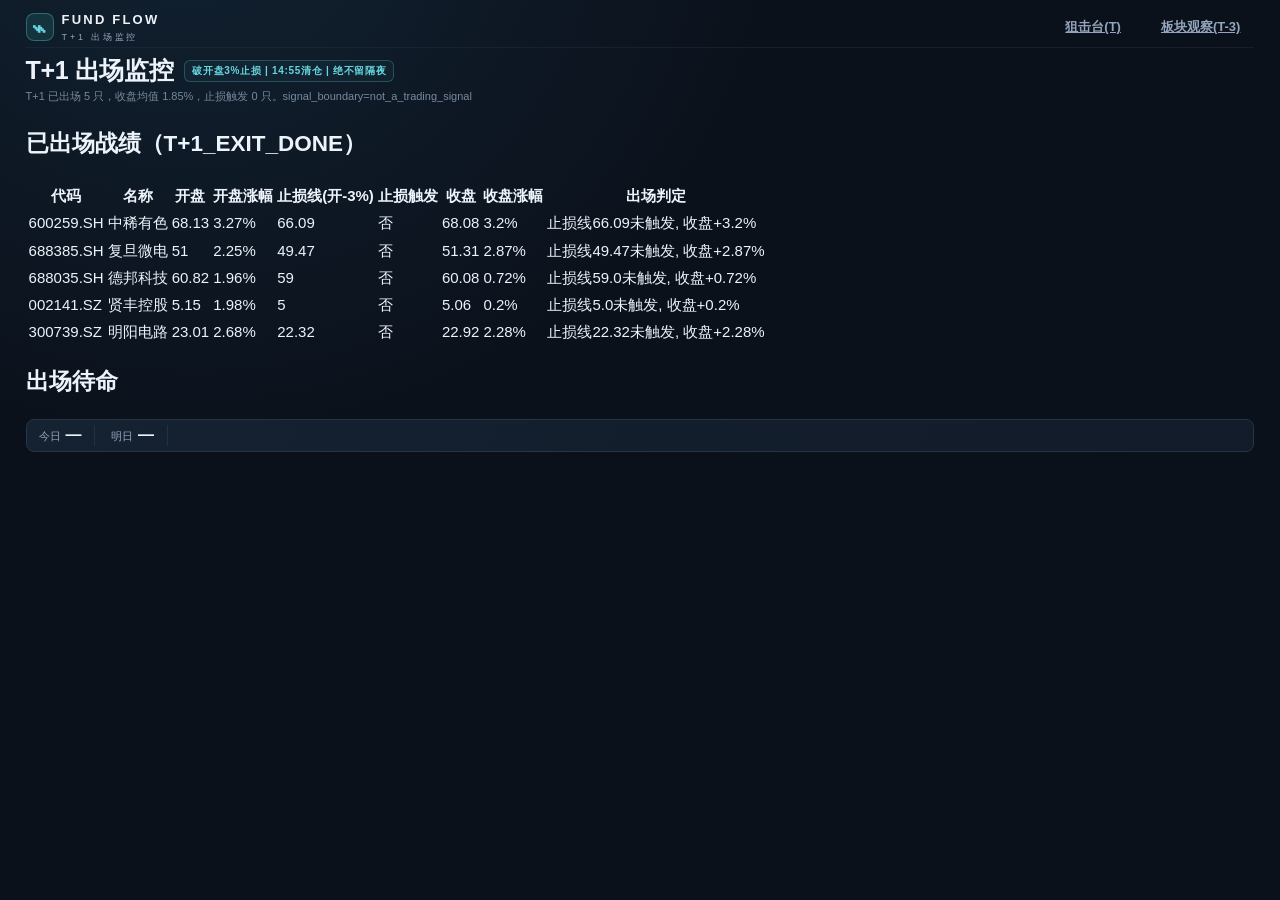
==== exit-watch.html @ a334a79f "sync: 2026-11-11 03:03:36 (6 verified stocks handoff)" ====
<!doctype html>
<html lang="zh-CN">
<head>
  <meta charset="utf-8">
  <meta http-equiv="Cache-Control" content="no-cache, no-store, must-revalidate">
  <meta name="viewport" content="width=device-width, initial-scale=1">
  <meta name="color-scheme" content="dark">
  <title>T+1 出场监控 — A股资金流向观察</title>
  <link rel="icon" href="data:,">
  <link rel="stylesheet" href="./sniper.css?v=20261111_v13">
</head>
<body data-signal-boundary="not_a_trading_signal">
  <div class="page-shell">
    <header class="page-header">
      <div class="brand"><span class="brand-mark">⌁</span><span>FUND FLOW<small>T+1 出场监控</small></span></div>
      <div class="header-actions">
        <a class="mode-button" href="./sniper.html">狙击台(T)</a>
        <a class="mode-button" href="./sector-watch.html">板块观察(T-3)</a>
      </div>
    </header>
    <main>
      <section class="overview"><h1>T+1 出场监控 <span class="mode-label">破开盘3%止损 | 14:55清仓 | 绝不留隔夜</span></h1>
      <p class="session-description" id="exit-desc">正在载入出场记录… signal_boundary=not_a_trading_signal</p></section>
      <section><h2>已出场战绩（T+1_EXIT_DONE）</h2>
      <table class="data-table" id="exit-table"><thead><tr>
        <th>代码</th><th>名称</th><th>开盘</th><th>开盘涨幅</th><th>止损线(开-3%)</th><th>止损触发</th><th>收盘</th><th>收盘涨幅</th><th>出场判定</th>
      </tr></thead><tbody></tbody></table></section>
      <section><h2>出场待命</h2><div id="pending-exit" class="session-strip"></div></section>
    </main>
  </div>
  <script>
  fetch('./sniper-feed.json', {cache:'no-store'}).then(r=>r.json()).then(d=>{
    const rows = (d.stocks||[]).filter(s=>s.phase==='T+1_EXIT_DONE');
    const tb = document.querySelector('#exit-table tbody');
    rows.forEach(s=>{
      const tr = document.createElement('tr');
      tr.innerHTML = `<td>${s.code}</td><td>${s.name}</td><td>${s.open??'—'}</td><td>${s.open_pct??'—'}%</td><td>${s.stop_line??'—'}</td><td>${s.stop_hit?'是':'否'}</td><td>${s.price}</td><td>${s.change_pct}%</td><td>${s.auction_reason||''}</td>`;
      tb.appendChild(tr);
    });
    const mean = rows.length? (rows.reduce((a,s)=>a+(s.change_pct||0),0)/rows.length).toFixed(2):'—';
    document.getElementById('exit-desc').textContent =
      `T+1 已出场 ${rows.length} 只，收盘均值 ${mean}%，止损触发 ${rows.filter(s=>s.stop_hit).length} 只。signal_boundary=not_a_trading_signal`;
    const w = d.lifecycle_watch?.T_plus1_exit_watch||{};
    document.getElementById('pending-exit').innerHTML =
      `<div class="session-stat"><span>今日</span><strong>${w.today_2026-11-10||'—'}</strong></div>
       <div class="session-stat"><span>明日</span><strong>${w.tomorrow_2026-11-11||'—'}</strong></div>`;
  }).catch(e=>{document.getElementById('exit-desc').textContent='feed 载入失败: '+e;});
  </script>
</body>
</html>
---- sniper.css ----
:root{color-scheme:dark;--bg:#0b111b;--panel:#131d2b;--panel-raised:#172333;--line:#263448;--text:#edf3fb;--muted:#93a5bc;--subtle:#6d819b;--cyan:#65d6de;--red:#ff334b;--green:#00d072;--yellow:#ecc777;--purple:#c6adff;--radius:18px;font-family:Inter,"Segoe UI","Microsoft YaHei UI","PingFang SC",sans-serif;font-size:16px}
*{box-sizing:border-box}body{margin:0;background:radial-gradient(ellipse at 15% -10%,#16304488 0,transparent 38%),var(--bg);color:var(--text);line-height:1.55}button{font:inherit;color:inherit;cursor:pointer}button:disabled{cursor:default;opacity:.55}button:focus-visible,summary:focus-visible{outline:3px solid var(--cyan);outline-offset:4px}button,summary{-webkit-tap-highlight-color:transparent}button{transition:background .15s,border-color .15s,transform .15s}button:active{transform:translateY(1px)}[hidden]{display:none!important}.page-shell{max-width:1760px;margin:0 auto;padding:0 clamp(20px,3.6vw,64px)}.page-header{min-height:104px;display:flex;align-items:center;justify-content:space-between;gap:20px;border-bottom:1px solid #26344880}.brand{display:flex;align-items:center;gap:13px;font-size:16px;font-weight:750;letter-spacing:2.2px}.brand-mark{display:grid;place-items:center;width:44px;height:44px;border:1px solid #65d6de55;border-radius:13px;background:#15333d;color:var(--cyan);font-size:42px;line-height:1;letter-spacing:0}.brand small{display:block;font-size:11px;font-weight:400;letter-spacing:2.8px;color:var(--muted);margin-top:3px}.header-actions{display:flex;align-items:center;gap:12px}.mode-switch{display:flex;padding:5px;border:1px solid var(--line);border-radius:12px;background:#0d1622}.mode-button{border:0;border-radius:8px;padding:9px 17px;background:transparent;color:var(--muted);font-size:15px;font-weight:600;white-space:nowrap}.mode-button.selected{background:#233b49;color:#a9f0ef;box-shadow:0 1px 4px #0003}.mode-button:hover:not(.selected){background:#1a2637;color:var(--text)}.mode-button.demo-selected{background:#342b4b;color:#d8c6ff}.icon-button{width:44px;height:44px;display:grid;place-items:center;border:1px solid var(--line);background:#111b29;border-radius:12px}.icon-button:hover{background:#1d2b3f;border-color:#4a6586}.icon-button svg{width:20px;height:20px;stroke:currentColor;stroke-width:1.7;stroke-linecap:round;stroke-linejoin:round}.overview{padding:38px 0 28px}.overview-heading{display:flex;justify-content:space-between;align-items:flex-start;gap:22px}.eyebrow{margin:0 0 8px;color:var(--muted);font-size:14px;letter-spacing:1.6px}h1{display:flex;flex-wrap:wrap;align-items:center;gap:16px;margin:0;font-size:clamp(28px,3vw,38px);line-height:1.35;font-weight:650;letter-spacing:-.8px}.mode-label{color:var(--cyan);font-size:12px;letter-spacing:.7px;font-weight:600;border:1px solid #65d6de40;background:#65d6de0b;padding:4px 9px;border-radius:6px}.mode-label.demo{color:var(--purple);border-color:#c6adff45;background:#c6adff0b}.session-description{color:var(--muted);font-size:16px;margin:12px 0 0}.connection{display:flex;align-items:center;gap:8px;font-size:13px;color:var(--muted);white-space:nowrap;padding-top:10px}.connection-dot{width:7px;height:7px;flex:none;background:var(--subtle);border-radius:50%;box-shadow:0 0 0 4px #6d819b13}.connection-dot.connected{background:var(--green);box-shadow:0 0 0 4px #73d5ac12}.connection-dot.demo{background:var(--purple);box-shadow:0 0 0 4px #c6adff12}.connection-dot.error{background:var(--yellow);box-shadow:0 0 0 4px #ecc77712}.session-strip{margin-top:29px;display:flex;gap:0;padding:20px 24px;background:linear-gradient(115deg,#152232,#121b29);border:1px solid var(--line);border-radius:14px}.session-stat{padding-right:34px;margin-right:34px;border-right:1px solid #2b3c52;white-space:nowrap;line-height:1.3}.session-stat>span{display:block;color:var(--muted);font-size:13px;margin-bottom:9px}.session-stat strong{font-size:29px;font-weight:550;letter-spacing:.5px;font-variant-numeric:tabular-nums}.session-stat small{margin-left:8px;font-size:13px;color:var(--subtle)}.time-stat{border-right:0;margin:0;padding:0}.time-stat strong{font-size:25px}.session-source{margin-left:auto;align-self:center;text-align:right;display:flex;flex-direction:column;gap:6px;color:var(--muted);font-size:13px}.session-source span:last-child{color:var(--subtle);font-size:12px}.phase-track{display:flex;list-style:none;padding:0;margin:27px 0 0;max-width:830px;gap:0}.phase-track li{display:flex;align-items:center;position:relative;color:var(--subtle);font-size:13px;flex:1;gap:10px}.phase-track li:not(:last-child):after{content:"";height:1px;background:#2b394d;position:absolute;left:91px;right:18px;top:11px}.phase-track li:last-child{flex:.9}.phase-track small{display:block;font-size:11px;color:var(--subtle);font-variant-numeric:tabular-nums;margin-top:2px}.step-dot{width:7px;height:7px;border:1px solid var(--subtle);border-radius:50%;align-self:flex-start;margin-top:7px;flex:none}.phase-track li.active{color:var(--cyan)}.phase-track li.active .step-dot{border-color:var(--cyan);background:var(--cyan);box-shadow:0 0 0 4px #65d6de15}.phase-track li.complete .step-dot{background:#547b89;border-color:#547b89}.section-heading{display:flex;align-items:baseline;justify-content:space-between;gap:20px;margin:11px 0 17px}.section-heading h2{font-size:18px;letter-spacing:.4px;font-weight:600;margin:0}.section-heading>span{font-size:12px;color:var(--subtle)}.stock-grid{display:grid;grid-template-columns:repeat(2,minmax(0,1fr));gap:22px;align-items:start}.stock-card{position:relative;min-width:0;padding:25px 26px 0;border:1px solid var(--line);border-radius:var(--radius);background:linear-gradient(155deg,#172333 0%,#121c2b 75%);box-shadow:0 8px 35px #00000010;overflow:hidden;--stock-color:var(--cyan)}.stock-card:before{content:"";position:absolute;top:0;left:26px;width:42px;height:2px;background:var(--stock-color);opacity:.9}.stock-card.positive{--stock-color:var(--red)}.stock-card.negative{--stock-color:var(--green)}.card-heading{display:flex;justify-content:space-between;align-items:flex-start;gap:12px}.stock-name{font-size:22px;font-weight:650;line-height:1.3;margin:0;overflow-wrap:anywhere}.stock-code{color:var(--subtle);font:13px/1.4 "Cascadia Mono",Consolas,monospace;margin-top:6px;letter-spacing:.5px}.stock-status{flex:none;max-width:47%;border:1px solid #5b728d33;color:var(--muted);background:#839bb509;font-size:12px;padding:4px 8px;border-radius:6px;text-align:center;overflow-wrap:anywhere}.stock-status.accent{color:var(--cyan);background:#65d6de0b;border-color:#65d6de33}.stock-status.warning{color:var(--yellow);background:#ecc7770b;border-color:#ecc77733}.stock-status.purple{color:var(--purple);background:#c6adff0b;border-color:#c6adff33}.stock-status.positive{color:var(--red);background:#ff87950b;border-color:#ff879533}.stock-status.negative{color:var(--green);background:#73d5ac0b;border-color:#73d5ac33}.price-row{display:flex;align-items:baseline;gap:14px;margin:19px 0 16px;flex-wrap:wrap}.stock-price{font-size:43px;line-height:1.15;font-weight:550;letter-spacing:-1px;font-variant-numeric:tabular-nums}.stock-price.positive,.stock-change.positive{color:var(--red)}.stock-price.negative,.stock-change.negative{color:var(--green)}.stock-price.missing{color:#586e88;letter-spacing:1px}.stock-change{font-size:18px;font-weight:500;letter-spacing:.2px;font-variant-numeric:tabular-nums}.price-label{color:var(--subtle);font-size:12px;margin-left:auto}.metric-grid{display:grid;grid-template-columns:repeat(3,minmax(0,1fr));gap:12px}.metric{min-width:0}.metric span{display:block;font-size:12px;color:var(--muted);margin-bottom:4px}.metric strong{font-size:19px;font-weight:550;white-space:nowrap;font-variant-numeric:tabular-nums}.metric small{font-size:12px;color:var(--subtle);margin-left:3px;font-weight:400}.chart-area{margin:20px -2px 12px;position:relative;height:130px}.stock-chart{display:block;width:100%;height:130px;overflow:visible}.chart-placeholder{height:100%;display:flex;align-items:center;justify-content:center;flex-direction:column;gap:7px;border:1px dashed #30415966;border-radius:9px;background:linear-gradient(0deg,#0b172630,transparent);font-size:13px;color:var(--subtle)}.chart-placeholder svg{height:25px;width:56px;stroke:#4b647d;stroke-width:1.5;fill:none}.chart-grid{stroke:#2c3d5070;stroke-width:1;stroke-dasharray:3 5}.price-path{fill:none;stroke:var(--stock-color);stroke-width:2;stroke-linejoin:round;stroke-linecap:round}.vwap-path{fill:none;stroke:#8a82bd;stroke-width:1.3;stroke-dasharray:4 4;stroke-linecap:round}.chart-point{fill:var(--stock-color);stroke:#172333;stroke-width:2}.chart-label{fill:var(--subtle);font-size:10px;font-family:Consolas,monospace}.chart-legend{display:flex;justify-content:space-between;align-items:center;color:var(--subtle);font-size:11px;margin-bottom:17px;gap:6px}.chart-legend-items{display:flex;gap:13px}.chart-legend-items span{display:flex;align-items:center;gap:5px}.chart-legend-items i{width:10px;height:2px;background:var(--stock-color);display:inline-block}.chart-legend-items .vwap-key{height:0;border-top:2px dashed #8a82bd;background:transparent}.conditions{padding:15px 0 17px;border-top:1px solid #2d3d5166}.conditions h3{font-size:12px;font-weight:500;color:var(--muted);margin:0 0 10px}.condition-list{display:flex;flex-wrap:wrap;gap:7px}.condition-chip{display:flex;gap:7px;align-items:baseline;font-size:12px;padding:5px 8px;border:1px solid #2d4055;border-radius:6px;background:#0f1a28}.condition-chip span{color:var(--muted)}.condition-chip strong{font-weight:500;color:#d5e2f2;font-variant-numeric:tabular-nums}.latest-event{font-size:13px;line-height:1.5;padding:11px 13px;border-radius:8px;background:#65d6de07;border:1px solid #65d6de1b;color:#b7cedb;margin-bottom:15px;overflow-wrap:anywhere}.latest-event.warning{color:var(--yellow);background:#ecc77707;border-color:#ecc77725}.card-details{margin:0 -26px;padding:0 26px;background:#0c142150;border-top:1px solid #2d3d5166}.card-details summary{padding:13px 0;color:var(--muted);font-size:12px;cursor:pointer;list-style:none;display:flex;justify-content:space-between;align-items:center}.card-details summary::-webkit-details-marker{display:none}.card-details summary:after{content:"＋";font-size:16px;color:var(--subtle)}.card-details[open] summary:after{content:"−"}.detail-content{font-size:13px;color:var(--muted);padding:0 0 18px;overflow-wrap:anywhere}.detail-content p{margin:0 0 13px}.event-list{list-style:none;padding:0;margin:0}.event-list li{display:flex;align-items:baseline;gap:11px;padding:8px 0;border-top:1px solid #29394b66}.event-list time{font-size:11px;color:var(--subtle);font-family:Consolas,monospace;white-space:nowrap}.event-list span{flex:1}.event-empty{color:var(--subtle)}.feed-notice{background:#ecc77709;border:1px solid #ecc7772b;border-radius:10px;padding:12px 16px;font-size:14px;color:var(--yellow);margin:0 0 18px;overflow-wrap:anywhere}.empty-state{border:1px dashed var(--line);border-radius:var(--radius);padding:65px 20px;text-align:center;color:var(--muted)}.empty-state h3{margin:12px 0 7px;font-size:20px;color:#c3d4e7;font-weight:500}.empty-state p{font-size:14px;margin:0}.empty-orbit{font-size:35px;color:var(--cyan)}footer{display:flex;align-items:center;gap:14px;padding:29px 0 27px;margin-top:13px;color:var(--subtle);font-size:11px}footer>span:first-child{letter-spacing:1.6px;color:#8b9bb0;font-weight:650}.footer-hint{margin-left:auto}
@media(min-width:1580px){.stock-grid{grid-template-columns:repeat(3,minmax(0,1fr))}.stock-grid.two-cards{grid-template-columns:repeat(2,minmax(0,1fr));max-width:1320px}.stock-card{padding-left:25px;padding-right:25px}.card-details{margin-left:-25px;margin-right:-25px;padding-left:25px;padding-right:25px}}
@media(max-width:1000px){.page-shell{padding:0 24px}.stock-grid{gap:16px}.stock-card{padding:21px 20px 0}.card-details{margin:0 -20px;padding:0 20px}.stock-name{font-size:21px}.stock-price{font-size:39px}.price-row{gap:10px}.metric strong{font-size:17px}.metric-grid{gap:8px}.session-stat{padding-right:24px;margin-right:24px}.time-stat{padding:0;margin:0}.session-source{font-size:12px}.brand{font-size:14px}.stock-status{font-size:11px}}
@media(max-width:720px){.page-shell{padding:0 17px}.page-header{min-height:89px;gap:14px;flex-wrap:wrap;padding:19px 0}.brand-mark{width:36px;height:36px;font-size:35px}.brand{gap:10px;font-size:13px;letter-spacing:1.8px}.brand small{font-size:10px;letter-spacing:1.8px}.header-actions{gap:8px}.mode-switch{padding:4px}.mode-button{padding:8px 10px;font-size:13px}.icon-button{width:37px;height:37px}.overview{padding:27px 0 20px}.overview-heading{display:block}.connection{padding-top:14px;font-size:12px}.eyebrow{font-size:12px}h1{font-size:29px;gap:12px}.session-description{font-size:14px}.session-strip{padding:17px;margin-top:21px;flex-wrap:wrap}.session-stat{padding-right:19px;margin-right:19px}.session-stat>span{font-size:11px;margin-bottom:8px}.session-stat strong{font-size:25px}.session-stat small{font-size:11px;margin-left:5px}.time-stat{padding:0;margin:0}.time-stat strong{font-size:20px}.session-source{width:100%;margin-top:16px;padding-top:13px;border-top:1px solid #2b3c5280;flex-direction:row;justify-content:space-between;text-align:left;gap:10px;font-size:11px}.session-source span:last-child{font-size:11px}.phase-track{margin-top:22px}.phase-track li{font-size:11px;gap:6px;flex:1}.phase-track li:not(:last-child):after{left:68px;right:7px;top:9px}.phase-track small{font-size:9px}.step-dot{width:5px;height:5px;margin-top:6px}.phase-track li:last-child{flex:1.2}.stock-grid{grid-template-columns:1fr;gap:17px}.stock-card{padding:23px 23px 0}.card-details{margin:0 -23px;padding:0 23px}.stock-name{font-size:23px}.stock-code{font-size:13px}.stock-price{font-size:43px}.stock-change{font-size:18px}.metric strong{font-size:19px}.metric span{font-size:12px}.stock-status{font-size:12px}.section-heading>span{font-size:11px}.section-heading h2{font-size:17px}.chart-area,.stock-chart{height:135px}footer{flex-wrap:wrap;gap:8px 14px;font-size:10px}.footer-hint{width:100%;margin:0}}
@media(max-width:390px){.header-actions{width:100%;justify-content:space-between}.mode-switch{flex:1}.mode-button{flex:1}.session-strip{padding:15px}.session-stat{padding-right:15px;margin-right:15px}.time-stat{padding:0;margin:0}.session-stat strong{font-size:22px}.time-stat strong{font-size:18px}.stock-card{padding:20px 18px 0}.card-details{margin:0 -18px;padding:0 18px}.price-label{display:none}.stock-status{max-width:42%}.condition-chip{font-size:11px}.metric strong{font-size:18px}}
@media(prefers-reduced-motion:reduce){*{transition:none!important;scroll-behavior:auto!important}}

/* Compact cards keep the full watchlist visible in everyday desktop windows. */
:root{font-size:15px;--radius:14px}
.page-shell{padding-right:clamp(18px,2.3vw,40px);padding-left:clamp(18px,2.3vw,40px)}
.page-header{min-height:62px}
.brand{gap:10px;font-size:14px}
.brand-mark{width:35px;height:35px;border-radius:10px;font-size:34px}
.brand small{font-size:9px;margin-top:1px}
.mode-switch{padding:3px;border-radius:10px}
.mode-button{padding:7px 14px;font-size:13px}
.icon-button{width:38px;height:38px;border-radius:10px}
.overview{padding:12px 0 8px}
.overview-heading{align-items:center;gap:16px}
.overview-heading>div:first-child{display:flex;align-items:baseline;gap:16px;min-width:0;flex-wrap:wrap}
h1{font-size:25px;gap:11px;letter-spacing:-.4px}
.mode-label{font-size:10px;padding:3px 7px}
.session-description{font-size:14px;margin:0}
.connection{padding-top:0;font-size:12px}
.session-strip{margin-top:11px;padding:9px 16px;border-radius:10px;align-items:center}
.session-stat{display:flex;align-items:baseline;gap:7px;padding-right:24px;margin-right:24px}
.session-stat>span{font-size:12px;margin-bottom:0}
.session-stat small{font-size:11px;margin-left:0}
.session-stat strong{font-size:22px}
.time-stat{padding:0;margin:0}
.time-stat strong{font-size:19px}
.session-source{flex-direction:row;gap:12px;font-size:11px}
.session-source span:last-child{font-size:11px}
.phase-track{display:grid;grid-template-columns:repeat(10,minmax(0,1fr));gap:10px 16px;margin-top:11px;max-width:none}
.phase-track li{font-size:11px;gap:7px;min-width:0}
.phase-track li>span:last-child{display:block;white-space:nowrap}
.phase-track small{font-size:10px;margin-top:0}
.phase-track li:not(:last-child):after{left:86px;right:0;top:8px}
.step-dot{width:5px;height:5px;margin-top:6px}
.section-heading{margin:0 0 9px}
.section-heading h2{font-size:15px}
.section-heading>span{font-size:11px}
.stock-grid{grid-template-columns:repeat(2,minmax(0,1fr));gap:14px}
.stock-grid.two-cards{grid-template-columns:repeat(2,minmax(0,1fr));max-width:820px}
.stock-card{padding:16px 16px 0}
.stock-card:before{left:16px;width:34px}
.card-heading{gap:8px}
.stock-name{font-size:18px;line-height:1.25}
.stock-code{font-size:11px;line-height:1.2;margin-top:2px;letter-spacing:.3px}
.stock-status{font-size:10px;line-height:1.4;padding:3px 6px;max-width:48%}
.price-row{gap:9px;margin:7px 0}
.stock-price{font-size:32px;line-height:1.15;letter-spacing:-.7px}
.stock-change{font-size:14px}
.price-label{font-size:10px}
.metric-grid{gap:7px}
.metric span{font-size:11px;line-height:1.2;margin-bottom:3px}
.metric strong{font-size:16px;line-height:1.2}
.metric small{font-size:10px;margin-left:2px}
.chart-area{height:94px;margin:9px -2px 2px}
.stock-chart{height:94px}
.chart-placeholder{font-size:11px;gap:4px}
.chart-placeholder svg{height:20px;width:44px}
.chart-legend{font-size:10px;line-height:1.3;margin-bottom:7px}
.chart-legend-items{gap:9px}
.conditions{padding:8px 0 9px}
.conditions h3{display:none}
.condition-list{display:grid;grid-template-columns:repeat(3,minmax(0,1fr));gap:5px}
.condition-chip{display:block;min-width:0;padding:4px 5px;font-size:11px;line-height:1.35}
.condition-chip span{display:block;font-size:10px;margin-bottom:2px}
.condition-chip strong{display:block;white-space:nowrap;font-size:11px;letter-spacing:-.15px}
/* The current event already appears in the status badge; its full history remains in details. */
.latest-event{display:none}
.card-details{margin:0 -16px;padding:0 16px}
.card-details summary{font-size:12px;line-height:1.3;padding:9px 0}
.detail-content{font-size:13px;padding-bottom:14px}
.hypothesis-preview{margin:0 0 8px;font-size:11.5px;line-height:1.5;color:#c3d4e7;white-space:normal;overflow:visible;background:rgba(255,255,255,0.03);padding:6px 8px;border-radius:4px;border-left:2px solid #3b82f6}
.hypothesis-preview[hidden]{display:none}
.review-state{margin:0 0 8px;padding:6px 8px;border-left:2px solid #65d6de66;background:#0c192555;font-size:10px;color:var(--muted)}
.review-state.warning{border-left-color:var(--yellow);color:var(--yellow)}
.review-summary{margin:3px 0 0;color:var(--text);display:-webkit-box;-webkit-line-clamp:2;-webkit-box-orient:vertical;overflow:hidden;line-height:1.5}
.intraday-conditions>h4{font-size:12px;color:var(--cyan);font-weight:550;margin:12px 0 6px}
.review-alert{display:inline-block;margin-top:4px;padding:2px 6px;border:1px solid var(--line);border-radius:4px;color:var(--muted)}
.review-alert.buy{color:var(--red);border-color:#ff879555;background:#ff87950b}
.review-alert.sell{color:var(--green);border-color:#73d5ac55;background:#73d5ac0b}
.manual-controls{display:flex;align-items:center;flex-wrap:wrap;gap:6px;padding:7px 0 9px}
.manual-label{margin-right:auto;font-size:10px;color:var(--subtle)}
.manual-label.holding{color:var(--cyan);font-weight:600}
.manual-label.exited{color:var(--subtle);text-decoration:line-through}
.manual-controls button{border:1px solid var(--line);border-radius:5px;background:#122032;padding:3px 9px;font-size:10px;font-weight:500;transition:all .15s}
.manual-controls button:hover:not(:disabled){background:#20374a;border-color:#4a6586}
.manual-controls button:disabled{opacity:.4;cursor:default}
.manual-controls .entry-button{border-color:#73d5ac55;color:var(--green);background:#73d5ac0b}
.manual-controls .entry-button:hover:not(:disabled){background:#73d5ac1a;border-color:#73d5ac88}
.manual-controls .entry-button:disabled{border-color:var(--line);color:var(--subtle);background:#122032}
.manual-controls .exit-button{border-color:#ff879555;color:var(--red);background:#ff87950b}
.manual-controls .exit-button:hover:not(:disabled){background:#ff87951a;border-color:#ff879588}
.manual-controls .exit-button:disabled{border-color:var(--line);color:var(--subtle);background:#122032}
.manual-message{flex-basis:100%;margin:2px 0 0;font-size:10px;color:var(--yellow)}

/* H1: 浮动盈亏指示器 */
.pnl-indicator{font-size:10px;font-weight:600;padding:2px 6px;border-radius:4px;white-space:nowrap}
.pnl-indicator.pnl-profit{color:var(--red);background:rgba(255,135,149,0.1);border:1px solid rgba(255,135,149,0.25)}
.pnl-indicator.pnl-loss{color:var(--green);background:rgba(115,213,172,0.1);border:1px solid rgba(115,213,172,0.25)}
.pnl-indicator.pnl-flat{color:var(--muted);background:rgba(147,165,188,0.08);border:1px solid rgba(147,165,188,0.2)}

/* H2: 出场信号建议（观察提示） */
.exit-signal{flex-basis:100%;font-size:10px;padding:3px 6px;border-radius:4px;margin-top:2px;line-height:1.4}
.exit-signal.exit-warning{color:var(--yellow);background:rgba(236,199,119,0.08);border:1px solid rgba(236,199,119,0.2)}
.exit-signal.exit-info{color:var(--cyan);background:rgba(101,214,222,0.06);border:1px solid rgba(101,214,222,0.15)}
.reviewed-conditions .condition-chip:first-child strong{color:var(--cyan)}
.reviewed-conditions .condition-chip:last-child strong{font-size:10px}
.source-conditions h4,.original-condition-fields dt{font-size:12px;font-weight:550;color:#c3d4e7;margin:10px 0 5px}
.source-conditions p{line-height:1.65}
.original-condition-fields{margin:0 0 12px;line-height:1.65}
.original-condition-fields dd{margin:0;overflow-wrap:anywhere}
.original-condition-fields .original-condition-fields{margin-left:10px}
.original-condition-list{margin:0;padding-left:18px}
.original-condition-list li{margin:0 0 5px}
.conditional .chart-area,.conditional .stock-chart{height:74px}
.event-list li{padding:7px 0;gap:8px}
footer{padding:14px 0;margin-top:2px;font-size:10px}
@media(min-width:1280px){
  .stock-grid{grid-template-columns:repeat(4,minmax(0,1fr))}
}
@media(min-width:960px){
  .stock-grid.three-columns{grid-template-columns:repeat(3,minmax(0,1fr))}
}
@media(min-width:960px) and (max-height:740px){
  .page-header{min-height:56px}
  .overview{padding-top:9px;padding-bottom:7px}
  h1{font-size:23px}
  .session-strip{margin-top:8px;padding-top:7px;padding-bottom:7px}
  .session-stat strong{font-size:21px}
  .time-stat strong{font-size:18px}
  .phase-track{margin-top:8px}
  .section-heading{margin-bottom:7px}
  .stock-card{padding-top:14px}
  .stock-code{margin-top:1px}
  .price-row{margin:6px 0}
  .chart-area{height:90px;margin-top:7px}
  .stock-chart{height:90px}
  .conditional .chart-area,.conditional .stock-chart{height:64px}
  .chart-legend{margin-bottom:5px}
  .conditions{padding-top:6px;padding-bottom:7px}
  .card-details summary{padding-top:8px;padding-bottom:8px}
  footer{padding-top:10px;padding-bottom:10px}
}
@media(max-width:959px){
  .phase-track{grid-template-columns:repeat(4,minmax(0,1fr))}
  .phase-track li:nth-child(4n):after{display:none}
  .overview-heading>div:first-child{display:block}
  .session-description{margin-top:4px}
  .session-source{flex-direction:column;gap:2px}
}
@media(max-width:720px){
  .page-header{min-height:66px;padding:10px 0;gap:12px}
  .brand{font-size:12px;letter-spacing:1.4px;gap:8px}
  .brand-mark{width:32px;height:32px;font-size:31px}
  .brand small{font-size:9px;letter-spacing:1.4px}
  .header-actions{gap:7px}
  .mode-button{padding:8px 10px;font-size:12px}
  .icon-button{width:36px;height:36px}
  .overview{padding:14px 0 10px}
  .overview-heading{display:block}
  h1{font-size:25px}
  .connection{padding-top:7px;font-size:11px}
  .session-description{font-size:13px}
  .session-strip{margin-top:12px;padding:10px 12px}
  .session-stat{display:block;padding-right:16px;margin-right:16px}
  .session-stat>span{font-size:10px;margin-bottom:3px}
  .session-stat strong{font-size:22px}
  .session-stat small{margin-left:4px}
  .time-stat{padding:0;margin:0}
  .time-stat strong{font-size:18px}
  .session-source{margin-top:8px;padding-top:7px;flex-direction:row;gap:7px;font-size:10px}
  .session-source span:last-child{font-size:10px}
  .phase-track{margin-top:13px;grid-template-columns:repeat(3,minmax(0,1fr))}
  .phase-track li:nth-child(4n):after{display:block}
  .phase-track li:nth-child(3n):after{display:none}
  .phase-track li>span:last-child{display:block}
  .phase-track small{font-size:9px;margin-top:1px}
  .phase-track li:not(:last-child):after{left:66px;right:7px}
  .stock-grid,.stock-grid.two-cards{grid-template-columns:1fr;max-width:none;gap:13px}
  .stock-card{padding:16px 16px 0}
  .section-heading{margin:2px 0 10px}
  .stock-status{font-size:11px}
  .stock-name{font-size:19px}
  .card-details summary{padding:12px 0}
}
@media(max-width:390px){
  .page-header{gap:9px}
  .header-actions{width:100%}
  .session-stat{padding-right:13px;margin-right:13px}
  .time-stat{padding:0;margin:0}
  .session-stat strong{font-size:21px}
  .time-stat strong{font-size:17px}
}

/* H3: 持仓浮盈亏汇总 */
#pnl-summary.pnl-up { color: var(--red, #ff8795); }
#pnl-summary.pnl-down { color: var(--green, #73d5ac); }

/* J5: 卡片价格闪烁 */
.stock-price.price-tick-up { animation: tick-red 0.5s ease-out; }
.stock-price.price-tick-down { animation: tick-green 0.5s ease-out; }
@keyframes tick-red {
  0% { color: var(--red, #ff8795); text-shadow: 0 0 10px rgba(255,135,149,0.4); }
  100% { text-shadow: none; }
}
@keyframes tick-green {
  0% { color: var(--green, #73d5ac); text-shadow: 0 0 10px rgba(115,213,172,0.4); }
  100% { text-shadow: none; }
}

/* J2: 键盘快捷键 */
.kbd-hint { margin-left: 12px; font-size: 10px; color: var(--subtle, #6d819b); display: flex; gap: 6px; align-items: center; flex-wrap: wrap; }
.kbd-hint kbd {
  display: inline-block;
  padding: 1px 5px;
  border: 1px solid var(--line, #263448);
  border-radius: 3px;
  background: var(--panel, #131d2b);
  font-family: Consolas, monospace;
  font-size: 10px;
  color: var(--muted, #93a5bc);
  margin-right: 2px;
}
.stock-card.kbd-focus { outline: 2px solid var(--cyan, #65d6de); outline-offset: 2px; }

/* K2: 展开/折叠全部按钮 */
.toggle-all-btn {
  border: 1px solid var(--line, #263448);
  background: transparent;
  border-radius: 5px;
  padding: 3px 10px;
  font-size: 11px;
  color: var(--muted, #93a5bc);
  cursor: pointer;
  transition: all 0.15s;
  white-space: nowrap;
}
.toggle-all-btn:hover { background: rgba(255,255,255,0.05); color: var(--text, #edf3fb); border-color: #4a6586; }

/* L3: 价格提醒徽章 */
.price-alert-badge {
  border: 1px solid var(--line, #263448);
  background: transparent;
  border-radius: 4px;
  padding: 1px 5px;
  font-size: 10px;
  cursor: pointer;
  line-height: 1.4;
  white-space: nowrap;
}
.price-alert-badge.alert-armed {
  color: var(--cyan, #65d6de);
  border-color: rgba(101,214,222,0.3);
  background: rgba(101,214,222,0.06);
}
.price-alert-badge.alert-triggered {
  color: var(--yellow, #ecc777);
  border-color: rgba(236,199,119,0.4);
  background: rgba(236,199,119,0.12);
  animation: alert-pulse 1s ease-in-out infinite;
}
@keyframes alert-pulse {
  0%, 100% { box-shadow: 0 0 0 0 rgba(236,199,119,0.3); }
  50% { box-shadow: 0 0 8px 2px rgba(236,199,119,0.4); }
}
.stock-card.price-alert-flash { animation: card-alert-flash 2s ease-out; }
@keyframes card-alert-flash {
  0% { box-shadow: 0 0 0 3px var(--yellow, #ecc777), 0 8px 35px #00000010; }
  100% { box-shadow: 0 8px 35px #00000010; }
}

/* L4: 导出持仓按钮 */
.export-btn {
  border: 1px solid var(--line, #263448);
  background: rgba(101,214,222,0.06);
  border-radius: 6px;
  padding: 6px 14px;
  font-size: 12px;
  color: var(--cyan, #65d6de);
  cursor: pointer;
  transition: all 0.15s;
  white-space: nowrap;
  align-self: center;
}
.export-btn:hover { background: rgba(101,214,222,0.12); border-color: rgba(101,214,222,0.4); }


/* === 高对比度醒目红绿风格 & 走势图刻度 === */
.stock-card.positive {
  border-top: 3px solid #ff334b !important;
  border-color: rgba(255, 51, 75, 0.45) !important;
  box-shadow: 0 4px 28px rgba(255, 51, 75, 0.18) !important;
  background: linear-gradient(170deg, #1f1822 0%, #131b26 65%) !important;
}

.stock-card.negative {
  border-top: 3px solid #00d072 !important;
  border-color: rgba(0, 208, 114, 0.45) !important;
  box-shadow: 0 4px 28px rgba(0, 208, 114, 0.18) !important;
  background: linear-gradient(170deg, #112520 0%, #111a24 65%) !important;
}

.stock-price.positive {
  color: #ff334b !important;
  text-shadow: 0 0 14px rgba(255, 51, 75, 0.45) !important;
  font-weight: 750 !important;
}

.stock-price.negative {
  color: #00d072 !important;
  text-shadow: 0 0 14px rgba(0, 208, 114, 0.45) !important;
  font-weight: 750 !important;
}

.stock-change.positive {
  color: #ffffff !important;
  background: #ff334b !important;
  padding: 3px 10px !important;
  border-radius: 6px !important;
  font-weight: 750 !important;
  display: inline-block !important;
  box-shadow: 0 2px 10px rgba(255, 51, 75, 0.45) !important;
}

.stock-change.negative {
  color: #ffffff !important;
  background: #00d072 !important;
  padding: 3px 10px !important;
  border-radius: 6px !important;
  font-weight: 750 !important;
  display: inline-block !important;
  box-shadow: 0 2px 10px rgba(0, 208, 114, 0.45) !important;
}

.chart-scale-label {
  font-size: 11px;
  font-family: Consolas, "JetBrains Mono", monospace;
  font-weight: 750;
  text-shadow: 0 1px 4px #000000;
  dominant-baseline: middle;
}

.chart-last-point {
  stroke: #ffffff;
  stroke-width: 1.5;
}

.chart-last-pulse {
  animation: pulse-ring 1.8s cubic-bezier(0.215, 0.61, 0.355, 1) infinite;
}

@keyframes pulse-ring {
  0% { r: 3.5; opacity: 0.8; }
  50% { r: 7.5; opacity: 0.2; }
  100% { r: 3.5; opacity: 0.8; }
}


/* === 集合竞价金标与特别标注样式 === */
.stock-card.auction-confirmed {
  border: 2px solid #f59e0b !important;
  border-top: 4px solid #f59e0b !important;
  box-shadow: 0 0 25px rgba(245, 158, 11, 0.35), inset 0 0 15px rgba(245, 158, 11, 0.08) !important;
}

.auction-confirmed-badge {
  display: inline-flex;
  align-items: center;
  gap: 3px;
  background: linear-gradient(135deg, #f59e0b 0%, #d97706 100%);
  color: #ffffff !important;
  font-size: 11px;
  font-weight: 800;
  padding: 2px 7px;
  border-radius: 4px;
  margin-left: 6px;
  box-shadow: 0 2px 8px rgba(245, 158, 11, 0.45);
  animation: gold-pulse 2s infinite ease-in-out;
  vertical-align: middle;
}

.auction-confirmed-banner {
  display: flex;
  align-items: center;
  gap: 6px;
  margin: 6px 0 10px;
  padding: 6px 10px;
  background: rgba(245, 158, 11, 0.12);
  border: 1px solid rgba(245, 158, 11, 0.4);
  border-radius: 6px;
  font-size: 11.5px;
  color: #fbbf24;
  font-weight: 600;
  line-height: 1.4;
}

.stock-status.gold-status {
  background: rgba(245, 158, 11, 0.18) !important;
  color: #fbbf24 !important;
  border: 1px solid rgba(245, 158, 11, 0.5) !important;
  font-weight: 750 !important;
}

.gold-stat strong, .gold-text {
  color: #fbbf24 !important;
  text-shadow: 0 0 10px rgba(245, 158, 11, 0.4);
}

@keyframes gold-pulse {
  0% { box-shadow: 0 0 6px rgba(245, 158, 11, 0.4); }
  50% { box-shadow: 0 0 16px rgba(245, 158, 11, 0.85); transform: scale(1.03); }
  100% { box-shadow: 0 0 6px rgba(245, 158, 11, 0.4); }
}

/* === 实时监控动态确立与颜色变幻体系 === */

/* 1. 极度确立 (🔥 主力爆发 / 触及涨停) */
.stock-card.conviction-surge {
  border: 2px solid #ff2a4b !important;
  border-top: 5px solid #ff0055 !important;
  background: radial-gradient(ellipse at top right, rgba(255, 42, 75, 0.16), transparent 75%), #131d2b !important;
  box-shadow: 0 0 32px rgba(255, 42, 75, 0.38), inset 0 0 16px rgba(255, 42, 75, 0.1) !important;
  animation: surge-card-glow 3s infinite alternate ease-in-out;
}

@keyframes surge-card-glow {
  0% { box-shadow: 0 0 20px rgba(255, 42, 75, 0.3); }
  100% { box-shadow: 0 0 38px rgba(255, 0, 85, 0.55), inset 0 0 20px rgba(255, 42, 75, 0.15); }
}

/* 2. 盘中持续走强 (⚡ 均线多头共振 / 量价齐升) */
.stock-card.conviction-strengthening {
  border: 2px solid #8b5cf6 !important;
  border-top: 5px solid #06b6d4 !important;
  background: radial-gradient(ellipse at top right, rgba(139, 92, 246, 0.15), transparent 75%), #131d2b !important;
  box-shadow: 0 0 26px rgba(139, 92, 246, 0.32), inset 0 0 14px rgba(6, 182, 212, 0.08) !important;
  animation: strength-card-glow 3s infinite alternate ease-in-out;
}

@keyframes strength-card-glow {
  0% { box-shadow: 0 0 18px rgba(139, 92, 246, 0.25); }
  100% { box-shadow: 0 0 32px rgba(6, 182, 212, 0.45); }
}

/* 3. 竞价金标确立 (👑 竞价符合) */
.stock-card.conviction-auction {
  border: 2px solid #f59e0b !important;
  border-top: 4px solid #f59e0b !important;
  background: radial-gradient(ellipse at top right, rgba(245, 158, 11, 0.12), transparent 75%), #131d2b !important;
  box-shadow: 0 0 24px rgba(245, 158, 11, 0.32) !important;
}

/* 4. 破位弱化 (⚠️ 跌破均线防守) */
.stock-card.conviction-weakening {
  border: 1px solid rgba(0, 208, 114, 0.4) !important;
  border-top: 4px solid #00d072 !important;
  opacity: 0.88;
}

/* 实时监控动态确立提示条 */
.live-conviction-banner {
  margin: 6px 0 10px;
  padding: 8px 12px;
  border-radius: 8px;
  display: flex;
  flex-direction: column;
  gap: 5px;
  font-size: 12px;
  line-height: 1.4;
  backdrop-filter: blur(4px);
  transition: all 0.3s ease;
}

.conviction-banner-top {
  display: flex;
  align-items: center;
  gap: 8px;
  flex-wrap: wrap;
}

/* 心跳雷达波纹动效 */
.live-radar-dot {
  position: relative;
  width: 8px;
  height: 8px;
  border-radius: 50%;
  display: inline-block;
  flex-shrink: 0;
}

.live-radar-dot::after {
  content: "";
  position: absolute;
  top: -4px;
  left: -4px;
  width: 16px;
  height: 16px;
  border-radius: 50%;
  animation: radar-ripple 1.6s cubic-bezier(0, 0.2, 0.8, 1) infinite;
}

@keyframes radar-ripple {
  0% { transform: scale(0.6); opacity: 1; }
  100% { transform: scale(2.2); opacity: 0; }
}

/* 各等级颜色 */
.live-conviction-banner.tier-surge {
  background: linear-gradient(135deg, rgba(255, 42, 75, 0.18) 0%, rgba(255, 100, 0, 0.1) 100%);
  border: 1px solid rgba(255, 42, 75, 0.5);
  color: #ffb3be;
}
.live-conviction-banner.tier-surge .live-radar-dot { background: #ff334b; }
.live-conviction-banner.tier-surge .live-radar-dot::after { border: 2px solid #ff334b; }
.live-conviction-banner.tier-surge .conviction-title { color: #ffffff; text-shadow: 0 0 8px #ff334b; }

.live-conviction-banner.tier-strengthening {
  background: linear-gradient(135deg, rgba(139, 92, 246, 0.18) 0%, rgba(6, 182, 212, 0.1) 100%);
  border: 1px solid rgba(139, 92, 246, 0.5);
  color: #c4b5fd;
}
.live-conviction-banner.tier-strengthening .live-radar-dot { background: #8b5cf6; }
.live-conviction-banner.tier-strengthening .live-radar-dot::after { border: 2px solid #8b5cf6; }
.live-conviction-banner.tier-strengthening .conviction-title { color: #ffffff; text-shadow: 0 0 8px #8b5cf6; }

.live-conviction-banner.tier-auction_lead {
  background: linear-gradient(135deg, rgba(245, 158, 11, 0.18) 0%, rgba(217, 119, 6, 0.1) 100%);
  border: 1px solid rgba(245, 158, 11, 0.5);
  color: #fde68a;
}
.live-conviction-banner.tier-auction_lead .live-radar-dot { background: #f59e0b; }
.live-conviction-banner.tier-auction_lead .live-radar-dot::after { border: 2px solid #f59e0b; }
.live-conviction-banner.tier-auction_lead .conviction-title { color: #ffffff; text-shadow: 0 0 8px #f59e0b; }

.live-conviction-banner.tier-weakening {
  background: rgba(0, 208, 114, 0.08);
  border: 1px solid rgba(0, 208, 114, 0.35);
  color: #a7f3d0;
}
.live-conviction-banner.tier-weakening .live-radar-dot { background: #00d072; }
.live-conviction-banner.tier-weakening .live-radar-dot::after { border: 2px solid #00d072; }
.live-conviction-banner.tier-weakening .conviction-title { color: #ffffff; }

.live-conviction-banner.tier-observing {
  background: rgba(255, 255, 255, 0.04);
  border: 1px solid rgba(255, 255, 255, 0.1);
  color: #94a3b8;
}
.live-conviction-banner.tier-observing .live-radar-dot { background: #38bdf8; }
.live-conviction-banner.tier-observing .live-radar-dot::after { border: 2px solid #38bdf8; }
.live-conviction-banner.tier-observing .conviction-title { color: #e2e8f0; }

.conviction-score-badge {
  font-size: 11px;
  font-weight: 800;
  padding: 1px 6px;
  border-radius: 4px;
  letter-spacing: 0.5px;
}
.conviction-score-badge.score-surge { background: #ff334b; color: #ffffff; }
.conviction-score-badge.score-strengthening { background: #8b5cf6; color: #ffffff; }
.conviction-score-badge.score-auction_lead { background: #f59e0b; color: #ffffff; }
.conviction-score-badge.score-weakening { background: #00d072; color: #ffffff; }
.conviction-score-badge.score-observing { background: rgba(255, 255, 255, 0.15); color: #cbd5e1; }

.conviction-pulse-clock {
  font-size: 10.5px;
  color: rgba(255, 255, 255, 0.6);
  margin-left: auto;
  font-family: Consolas, monospace;
}

.conviction-desc {
  margin: 0;
  font-size: 11px;
  opacity: 0.95;
  line-height: 1.35;
}

.surge-stat strong, .surge-text {
  color: #ff334b !important;
  text-shadow: 0 0 10px rgba(255, 51, 75, 0.5);
}
.stock-status.surge-status {
  background: rgba(255, 51, 75, 0.22) !important;
  color: #ff334b !important;
  border: 1px solid rgba(255, 51, 75, 0.6) !important;
  font-weight: 750 !important;
}

/* === 跌破分时均线破位声光警报体系 === */
.stock-card.defense-alarm-active {
  border: 2.5px solid #ef4444 !important;
  box-shadow: 0 0 35px rgba(239, 68, 68, 0.65), inset 0 0 15px rgba(239, 68, 68, 0.2) !important;
  animation: alarm-border-pulse 0.9s infinite alternate ease-in-out !important;
}

@keyframes alarm-border-pulse {
  0% { border-color: #ef4444; box-shadow: 0 0 15px rgba(239, 68, 68, 0.4); }
  100% { border-color: #ff0033; box-shadow: 0 0 40px rgba(255, 0, 51, 0.8), inset 0 0 20px rgba(255, 0, 51, 0.3); }
}

.defense-alarm-banner {
  background: linear-gradient(135deg, #7f1d1d 0%, #991b1b 100%);
  border: 1.5px solid #ef4444;
  color: #ffffff;
  font-weight: 800;
  font-size: 12px;
  padding: 8px 12px;
  border-radius: 6px;
  margin: 6px 0 10px;
  display: flex;
  align-items: center;
  gap: 8px;
  box-shadow: 0 2px 12px rgba(239, 68, 68, 0.5);
  animation: banner-panic-pulse 1.2s infinite alternate ease-in-out;
}

@keyframes banner-panic-pulse {
  0% { transform: scale(1); opacity: 0.92; }
  100% { transform: scale(1.01); opacity: 1; filter: brightness(1.15); }
}

.defense-alarm-icon {
  font-size: 16px;
  animation: icon-shake 0.5s infinite ease-in-out;
}

@keyframes icon-shake {
  0%, 100% { transform: rotate(0deg); }
  25% { transform: rotate(-15deg); }
  75% { transform: rotate(15deg); }
}

/* 顶部警报音效按钮 */
.alarm-sound-btn {
  border: 1px solid var(--line, #263448);
  background: rgba(255, 255, 255, 0.05);
  color: var(--text, #e2e8f0);
  border-radius: 6px;
  padding: 5px 10px;
  font-size: 12px;
  font-weight: 700;
  cursor: pointer;
  display: inline-flex;
  align-items: center;
  gap: 5px;
  transition: all 0.2s;
}

.alarm-sound-btn.enabled {
  border-color: #ef4444;
  color: #fca5a5;
  background: rgba(239, 68, 68, 0.15);
  box-shadow: 0 0 10px rgba(239, 68, 68, 0.3);
}

/* ============================================================== */
/* === 自适应大屏看盘体系：彻底杜绝死锁截断 + 卡片绝对平齐 === */
/* ============================================================== */

/* 1. 恢复正常滚动，坚决杜绝任何 overflow 截断死锁 */
html, body {
  min-height: 100vh !important;
  height: auto !important;
  max-height: none !important;
  overflow-y: auto !important;
  overflow-x: hidden !important;
}
.page-shell {
  min-height: 100vh !important;
  height: auto !important;
  max-height: none !important;
  overflow: visible !important;
  padding: 8px clamp(14px, 2vw, 32px) 20px !important;
}

/* 2. 顶部极简收拢，释放宝贵的视口纵向高度 */
.page-header {
  min-height: 40px !important;
  height: 40px !important;
  padding: 0 !important;
  border-bottom: 1px solid rgba(38, 52, 72, 0.4) !important;
  display: flex !important;
  align-items: center !important;
}
.brand {
  gap: 8px !important;
  font-size: 13px !important;
}
.brand-mark {
  width: 28px !important;
  height: 28px !important;
  font-size: 26px !important;
  border-radius: 8px !important;
}
.brand small {
  font-size: 9px !important;
  margin-top: 0 !important;
}
.overview {
  padding: 6px 0 4px !important;
}
.overview-heading {
  gap: 8px !important;
  margin-bottom: 4px !important;
}
.overview-heading h1 {
  font-size: 18px !important;
  gap: 8px !important;
  margin: 0 !important;
}
.session-description {
  font-size: 11px !important;
  margin: 0 !important;
  opacity: 0.8 !important;
}
.session-strip {
  margin-top: 4px !important;
  padding: 5px 12px !important;
  border-radius: 8px !important;
  display: flex !important;
  flex-wrap: wrap !important;
  align-items: center !important;
  gap: 4px 16px !important;
}
.session-stat {
  display: flex !important;
  align-items: baseline !important;
  gap: 5px !important;
  padding-right: 12px !important;
  margin-right: 0 !important;
  border-right: 1px solid rgba(43, 60, 82, 0.6) !important;
}
.session-stat > span {
  font-size: 10.5px !important;
  margin-bottom: 0 !important;
}
.session-stat strong {
  font-size: 16px !important;
}
.session-stat small {
  font-size: 10px !important;
  margin-left: 2px !important;
}
.export-btn {
  padding: 2px 8px !important;
  font-size: 10px !important;
}
.phase-track {
  margin-top: 4px !important;
  gap: 6px !important;
}
.phase-track li {
  font-size: 10px !important;
  gap: 4px !important;
}
.phase-track small {
  font-size: 9px !important;
}
.section-heading {
  margin: 6px 0 6px !important;
  display: flex !important;
  align-items: center !important;
  justify-content: space-between !important;
}
.section-heading h2 {
  font-size: 14px !important;
  margin: 0 !important;
}

/* 3. 股票卡片网格：桌面端规整 3 列，自动等高拉伸，绝不参差 */
@media (min-width: 1024px) {
  .stock-grid {
    display: grid !important;
    grid-template-columns: repeat(3, minmax(0, 1fr)) !important;
    gap: 12px !important;
    align-items: stretch !important;
  }
}
@media (max-width: 1023px) and (min-width: 680px) {
  .stock-grid {
    display: grid !important;
    grid-template-columns: repeat(2, minmax(0, 1fr)) !important;
    gap: 10px !important;
    align-items: stretch !important;
  }
}
@media (max-width: 679px) {
  .stock-grid {
    display: grid !important;
    grid-template-columns: 1fr !important;
    gap: 10px !important;
  }
}

/* 4. 卡片内部各部件标尺级等高，杜绝犬牙交错 */
.stock-card {
  display: flex !important;
  flex-direction: column !important;
  height: 100% !important;
  box-sizing: border-box !important;
  padding: 12px 14px 0 !important;
  border-radius: 12px !important;
  background: linear-gradient(155deg, #172333 0%, #121c2b 75%) !important;
  border: 1px solid var(--line) !important;
}
.card-heading {
  display: flex !important;
  justify-content: space-between !important;
  align-items: flex-start !important;
  min-height: 38px !important;
  flex: 0 0 auto !important;
}
.stock-name {
  font-size: 18px !important;
  line-height: 1.2 !important;
  margin: 0 !important;
}
.stock-code {
  font-size: 11px !important;
  margin-top: 2px !important;
  letter-spacing: .3px !important;
}
.stock-status {
  font-size: 11px !important;
  padding: 2px 7px !important;
  line-height: 1.4 !important;
}

/* 单行一体化状态条 (严格固定 28px) */
.unified-status-banner {
  display: flex !important;
  align-items: center !important;
  gap: 6px !important;
  height: 28px !important;
  min-height: 28px !important;
  max-height: 28px !important;
  padding: 0 8px !important;
  border-radius: 6px !important;
  margin: 6px 0 6px !important;
  box-sizing: border-box !important;
  font-size: 11px !important;
  white-space: nowrap !important;
  overflow: hidden !important;
  background: rgba(255, 255, 255, 0.04) !important;
  border: 1px solid rgba(255, 255, 255, 0.1) !important;
  color: #94a3b8 !important;
  flex: 0 0 28px !important;
}
.unified-status-banner .live-radar-dot {
  width: 6px !important;
  height: 6px !important;
  border-radius: 50% !important;
  flex-shrink: 0 !important;
  background: #38bdf8 !important;
  position: relative !important;
}
.unified-status-banner .banner-title {
  font-weight: 700 !important;
  font-size: 11px !important;
  white-space: nowrap !important;
  flex-shrink: 0 !important;
}
.unified-status-banner .banner-score-badge {
  font-size: 10px !important;
  font-weight: 800 !important;
  padding: 1px 5px !important;
  border-radius: 4px !important;
  white-space: nowrap !important;
  flex-shrink: 0 !important;
  background: rgba(255, 255, 255, 0.15) !important;
  color: #cbd5e1 !important;
}
.unified-status-banner .banner-desc {
  flex: 1 1 auto !important;
  min-width: 0 !important;
  font-size: 10.5px !important;
  white-space: nowrap !important;
  overflow: hidden !important;
  text-overflow: ellipsis !important;
  opacity: 0.9 !important;
}
.unified-status-banner .banner-pulse-clock {
  font-size: 10px !important;
  font-family: Consolas, monospace !important;
  opacity: 0.6 !important;
  white-space: nowrap !important;
  flex-shrink: 0 !important;
  margin-left: auto !important;
}

/* 状态条级别色彩 */
.unified-status-banner.tier-surge {
  background: linear-gradient(90deg, rgba(255, 42, 75, 0.22) 0%, rgba(255, 100, 0, 0.12) 100%) !important;
  border: 1px solid rgba(255, 42, 75, 0.55) !important;
  color: #ffb3be !important;
}
.unified-status-banner.tier-surge .live-radar-dot { background: #ff334b !important; }
.unified-status-banner.tier-surge .banner-title { color: #ffffff !important; text-shadow: 0 0 6px #ff334b !important; }
.unified-status-banner.tier-surge .banner-score-badge { background: #ff334b !important; color: #fff !important; }

.unified-status-banner.tier-strengthening {
  background: linear-gradient(90deg, rgba(139, 92, 246, 0.2) 0%, rgba(6, 182, 212, 0.1) 100%) !important;
  border: 1px solid rgba(139, 92, 246, 0.5) !important;
  color: #c4b5fd !important;
}
.unified-status-banner.tier-strengthening .live-radar-dot { background: #8b5cf6 !important; }
.unified-status-banner.tier-strengthening .banner-title { color: #ffffff !important; text-shadow: 0 0 6px #8b5cf6 !important; }
.unified-status-banner.tier-strengthening .banner-score-badge { background: #8b5cf6 !important; color: #fff !important; }

.unified-status-banner.tier-auction_lead {
  background: linear-gradient(90deg, rgba(245, 158, 11, 0.2) 0%, rgba(217, 119, 6, 0.1) 100%) !important;
  border: 1px solid rgba(245, 158, 11, 0.5) !important;
  color: #fde68a !important;
}
.unified-status-banner.tier-auction_lead .live-radar-dot { background: #f59e0b !important; }
.unified-status-banner.tier-auction_lead .banner-title { color: #ffffff !important; text-shadow: 0 0 6px #f59e0b !important; }
.unified-status-banner.tier-auction_lead .banner-score-badge { background: #f59e0b !important; color: #fff !important; }

.unified-status-banner.tier-weakening {
  background: rgba(0, 208, 114, 0.08) !important;
  border: 1px solid rgba(0, 208, 114, 0.35) !important;
  color: #a7f3d0 !important;
}
.unified-status-banner.tier-weakening .live-radar-dot { background: #00d072 !important; }
.unified-status-banner.tier-weakening .banner-title { color: #ffffff !important; }
.unified-status-banner.tier-weakening .banner-score-badge { background: #00d072 !important; color: #fff !important; }

.unified-status-banner.alarm {
  background: linear-gradient(90deg, rgba(127, 29, 29, 0.85) 0%, rgba(153, 27, 27, 0.6) 100%) !important;
  border: 1.5px solid #ef4444 !important;
  color: #fecaca !important;
}
.unified-status-banner.alarm .live-radar-dot { background: #ef4444 !important; }
.unified-status-banner.alarm .banner-title { color: #ffffff !important; text-shadow: 0 0 8px #ef4444 !important; }

/* 假说单行截断 (严格固定 22px，溢出显示省略号) */
.hypothesis-preview {
  margin: 0 0 6px !important;
  font-size: 11px !important;
  line-height: 22px !important;
  height: 22px !important;
  min-height: 22px !important;
  max-height: 22px !important;
  color: #c3d4e7 !important;
  white-space: nowrap !important;
  overflow: hidden !important;
  text-overflow: ellipsis !important;
  background: rgba(255, 255, 255, 0.03) !important;
  padding: 0 8px !important;
  border-radius: 4px !important;
  border-left: 2px solid #3b82f6 !important;
  box-sizing: border-box !important;
  flex: 0 0 22px !important;
}

/* 价格行与关键指标行紧凑对齐 */
.price-row {
  display: flex !important;
  align-items: baseline !important;
  gap: 8px !important;
  margin: 3px 0 6px !important;
  flex: 0 0 auto !important;
}
.stock-price {
  font-size: 28px !important;
  line-height: 1 !important;
  font-weight: 600 !important;
}
.stock-change {
  font-size: 14px !important;
  font-weight: 500 !important;
}
.metric-grid {
  display: grid !important;
  grid-template-columns: repeat(3, minmax(0, 1fr)) !important;
  gap: 6px !important;
  flex: 0 0 auto !important;
}
.metric span {
  font-size: 10.5px !important;
  margin-bottom: 2px !important;
}
.metric strong {
  font-size: 14px !important;
}

/* 分时走势图严格统一高度 (80px，既看清走势又节省纵向空间) */
.chart-area {
  height: 80px !important;
  min-height: 80px !important;
  max-height: 80px !important;
  margin: 6px 0 4px !important;
  position: relative !important;
  flex: 0 0 80px !important;
}
.stock-chart {
  display: block !important;
  width: 100% !important;
  height: 80px !important;
}
.chart-legend {
  font-size: 9.5px !important;
  margin-bottom: 4px !important;
  flex: 0 0 auto !important;
}

/* 条件与手动控制紧凑对齐 */
.conditions {
  padding: 4px 0 6px !important;
  border-top: 1px solid rgba(45, 61, 81, 0.4) !important;
  flex: 0 0 auto !important;
}
.condition-list {
  display: grid !important;
  grid-template-columns: repeat(3, minmax(0, 1fr)) !important;
  gap: 4px !important;
}
.condition-chip {
  padding: 3px 5px !important;
  font-size: 10.5px !important;
}
.condition-chip strong {
  font-size: 10.5px !important;
}
.manual-controls {
  padding: 3px 0 6px !important;
  gap: 6px !important;
  flex: 0 0 auto !important;
}
.card-details {
  margin: 0 -14px !important;
  padding: 0 14px !important;
  flex: 0 0 auto !important;
}
.card-details summary {
  padding: 6px 0 !important;
  font-size: 11px !important;
}

/* 页脚紧凑 */
footer {
  padding: 12px 0 10px !important;
  margin-top: 10px !important;
  font-size: 10.5px !important;
}

/* === 竞价一票否决卡片 (黑名单锁死视觉) === */
.stock-card.auction-vetoed-card {
  border-color: rgba(239, 68, 68, 0.4) !important;
  background: linear-gradient(155deg, rgba(23, 35, 51, 0.8) 0%, rgba(18, 28, 43, 0.8) 75%) !important;
  opacity: 0.85;
}
.stock-card.auction-vetoed-card:hover {
  opacity: 1;
}
.stock-card.auction-vetoed-card .entry-button {
  cursor: not-allowed !important;
  opacity: 0.3 !important;
  filter: grayscale(1) !important;
}

/* 周期位置徽章 (T/T-1/T+1…) */
.cycle-badge {
  display: inline-flex;
  align-items: center;
  margin-left: 8px;
  margin-top: 6px;
  padding: 2px 8px;
  border-radius: 5px;
  font-size: 11px;
  font-weight: 800;
  letter-spacing: 0.5px;
  vertical-align: middle;
  border: 1px solid transparent;
}
.cycle-badge.cycle-pre {
  color: #7dd3fc;
  background: rgba(56, 189, 248, 0.12);
  border-color: rgba(56, 189, 248, 0.4);
}
.cycle-badge.cycle-t1 {
  color: #fbbf24;
  background: rgba(251, 191, 36, 0.12);
  border-color: rgba(251, 191, 36, 0.45);
}
.cycle-badge.cycle-high {
  color: #fb923c;
  background: rgba(251, 146, 60, 0.12);
  border-color: rgba(251, 146, 60, 0.45);
}
.cycle-badge.cycle-avoid {
  color: #f87171;
  background: rgba(248, 113, 113, 0.14);
  border-color: rgba(248, 113, 113, 0.55);
}
.cycle-badge.cycle-observe {
  color: #94a3b8;
  background: rgba(148, 163, 184, 0.12);
  border-color: rgba(148, 163, 184, 0.4);
}

/* 竞价裁决条件常显区块 */
.auction-box{padding:12px 0 14px;border-top:1px solid #2d3d5166;min-width:0}
.auction-evidence-heading{display:flex;align-items:center;justify-content:space-between;gap:8px;flex-wrap:wrap}
.auction-box h3{font-size:14px;font-weight:650;color:#f0d9a8;margin:0;letter-spacing:.3px}
.auction-result,.auction-row-status{display:inline-block;font-size:12px;font-weight:600;border-radius:5px;padding:2px 6px;background:#203044;overflow-wrap:anywhere}
.auction-result.status-pass,.auction-row-status.status-pass{color:var(--green);background:#73d5ac12}
.auction-result.status-fail,.auction-row-status.status-fail{color:var(--red);background:#ff879512}
.auction-result.status-missing,.auction-row-status.status-missing{color:var(--yellow);background:#ecc77712}
.auction-result.status-pending,.auction-row-status.status-pending{color:var(--muted)}
.auction-evidence-meta,.auction-evidence-counts,.auction-evidence-reason,.auction-evidence-note{font-size:12px;line-height:1.55;margin:5px 0;overflow-wrap:anywhere}
.auction-evidence-meta,.auction-evidence-note{color:var(--muted);font-size:11px}
.auction-evidence-counts{color:#d5e2f2;font-variant-numeric:tabular-nums}
.auction-evidence-reason{color:var(--yellow)}
.auction-evidence-table{margin-top:8px;border:1px solid #2d4055;border-radius:8px;overflow:hidden;background:#0f1a2866}
.auction-evidence-columns,.auction-evidence-row{display:grid;grid-template-columns:minmax(0,.9fr) minmax(0,.75fr) minmax(0,1.65fr) minmax(50px,.55fr);gap:5px 10px;padding:8px 10px;align-items:start}
.auction-evidence-columns{font-size:11px;color:var(--muted);background:#1b2a3b}
.auction-evidence-row{border-top:1px solid #2d405580;font-size:12px;line-height:1.45}
.auction-evidence-row>div{min-width:0;overflow-wrap:anywhere}
.auction-evidence-row strong{display:block;font-weight:550;font-size:12px;white-space:normal;font-variant-numeric:tabular-nums}
.auction-evidence-row small{display:block;margin-top:3px;font-size:11px;color:var(--muted)}
.auction-evidence-actual strong{color:#e5edf8}
.auction-evidence-provenance{grid-column:1/-1;display:flex;flex-wrap:wrap;gap:2px 10px;color:var(--muted);font-size:10px;line-height:1.45}
.auction-row-reason{color:var(--yellow)}
.auction-evidence-empty{margin:10px;font-size:12px;color:var(--muted)}
.auction-mobile-label{display:none}
@media(max-width:640px){
  .auction-evidence-columns{display:none}
  .auction-evidence-row{grid-template-columns:minmax(0,1fr) minmax(0,1fr);gap:8px;padding:10px}
  .auction-evidence-metric{grid-column:1;grid-row:1}
  .auction-evidence-metric small{display:inline;margin-left:5px}
  .auction-evidence-outcome{grid-column:2;grid-row:1;text-align:right}
  .auction-evidence-actual{grid-column:1;grid-row:2}
  .auction-evidence-rule{grid-column:2;grid-row:2}
  .auction-mobile-label{display:block;color:var(--muted);font-size:10px;margin-bottom:3px}
  .auction-evidence-row strong{font-size:13px}
}

/* === 迷你 K 线与买卖能量粗条组件 === */
.kline-energy-widget {
  display: flex;
  align-items: center;
  justify-content: space-between;
  width: 100%;
  height: 80px;
  background: rgba(14, 23, 36, 0.75);
  border: 1px solid rgba(48, 68, 94, 0.55);
  border-radius: 8px;
  padding: 4px 8px;
  box-sizing: border-box;
  gap: 12px;
}
.kline-mini-col {
  width: 130px;
  height: 100%;
  flex-shrink: 0;
  display: flex;
  align-items: center;
}
.mini-kline-svg {
  width: 100%;
  height: 100%;
}
.energy-bar-col {
  flex: 1;
  display: flex;
  flex-direction: column;
  justify-content: center;
  gap: 5px;
  min-width: 0;
}
.energy-bar-header, .energy-bar-footer {
  display: flex;
  justify-content: space-between;
  font-size: 11px;
  font-variant-numeric: tabular-nums;
  line-height: 1.2;
}
.energy-bar-header .buy-label {
  color: #ff334b;
  font-weight: 750;
  letter-spacing: 0.3px;
}
.energy-bar-header .sell-label {
  color: #00d072;
  font-weight: 750;
  letter-spacing: 0.3px;
}
.energy-bar-footer {
  color: #7b8ea6;
  font-size: 10px;
}
.energy-bar-footer .quote-b1a1 {
  color: #9cb1c9;
  font-weight: 550;
}
.energy-bar-track {
  position: relative;
  width: 100%;
  height: 15px;
  background: #0d1520;
  border-radius: 8px;
  overflow: hidden;
  display: flex;
  box-shadow: inset 0 1px 4px rgba(0, 0, 0, 0.6), 0 0 8px rgba(255, 51, 75, 0.15);
  border: 1px solid rgba(255, 255, 255, 0.1);
}
.energy-bar-buy {
  height: 100%;
  background: linear-gradient(90deg, #b91c1c, #ff334b);
  box-shadow: 0 0 10px rgba(255, 51, 75, 0.6);
  transition: width 0.3s ease-out;
}
.energy-bar-sell {
  height: 100%;
  background: linear-gradient(90deg, #00d072, #059669);
  box-shadow: 0 0 10px rgba(0, 208, 114, 0.6);
  transition: width 0.3s ease-out;
}
.energy-bar-divider {
  width: 3px;
  height: 100%;
  background: #ffffff;
  opacity: 0.85;
  box-shadow: 0 0 5px #ffffff;
  flex-shrink: 0;
}
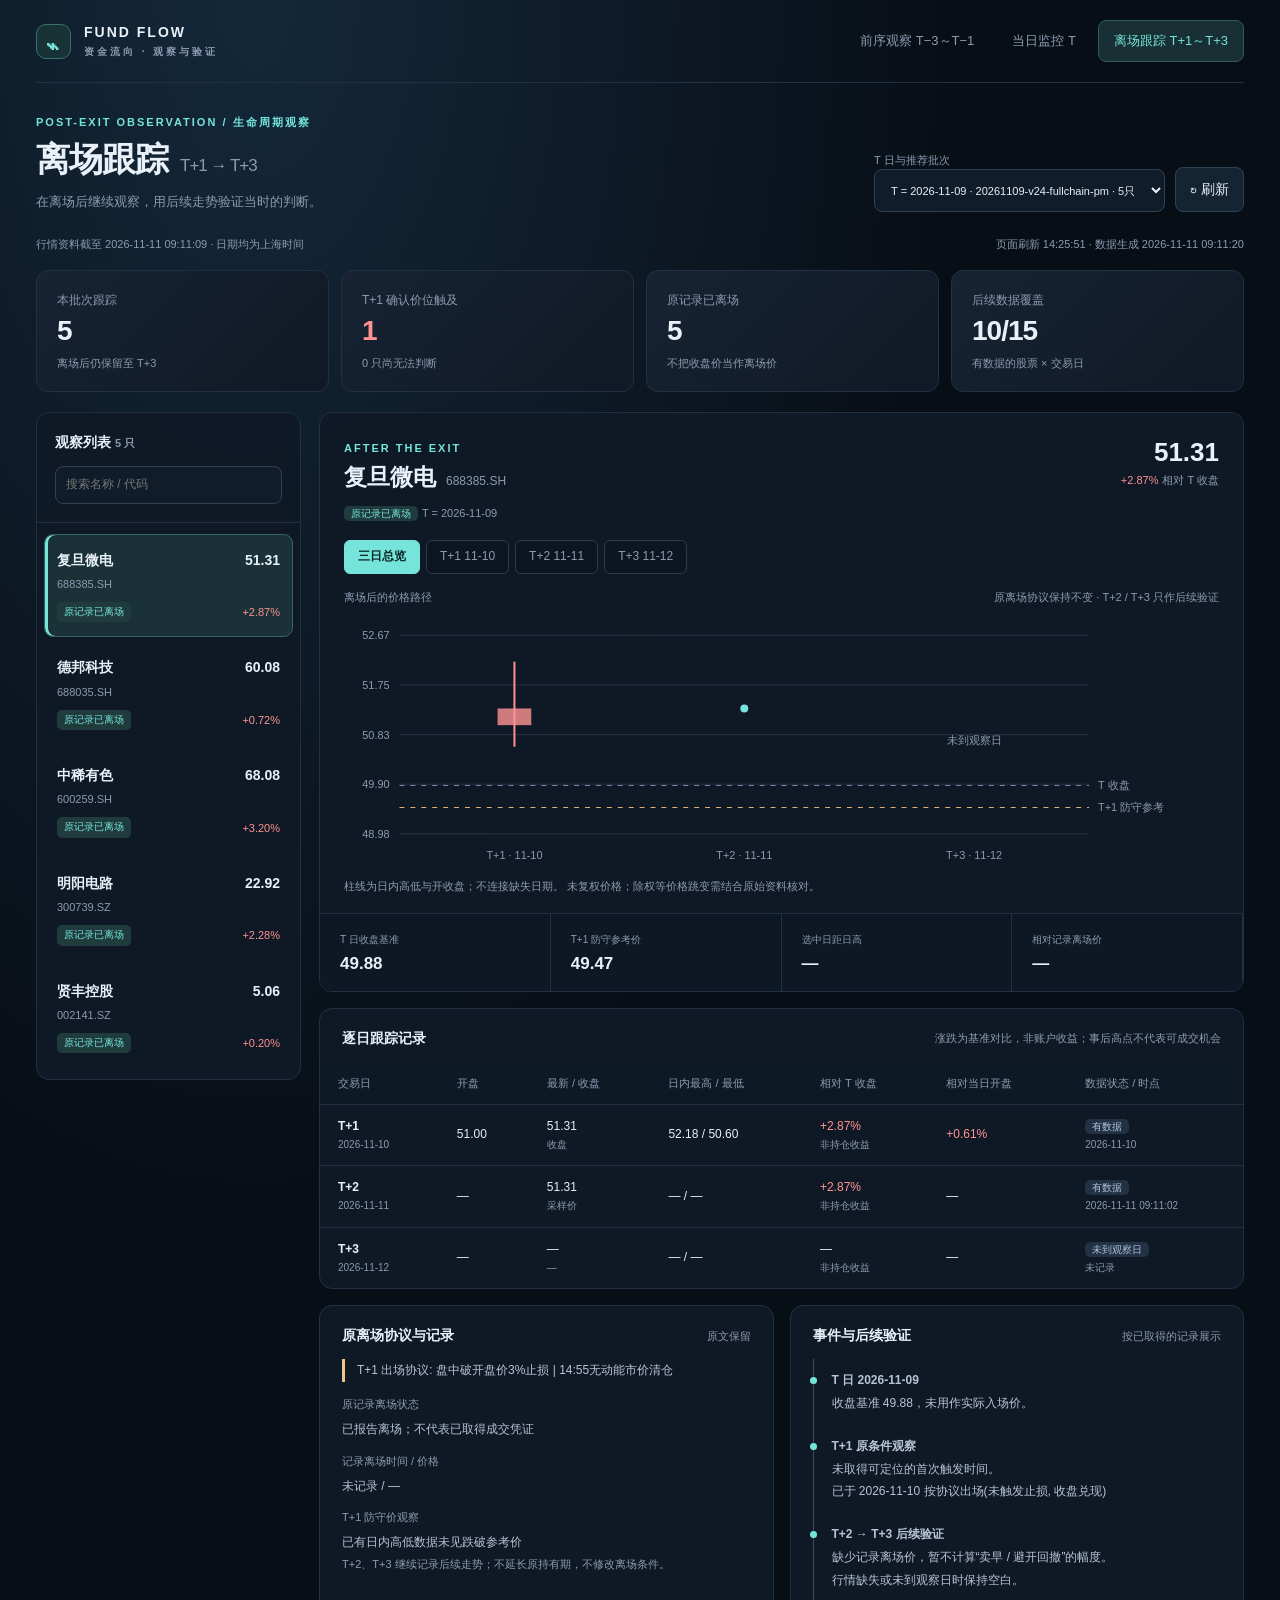
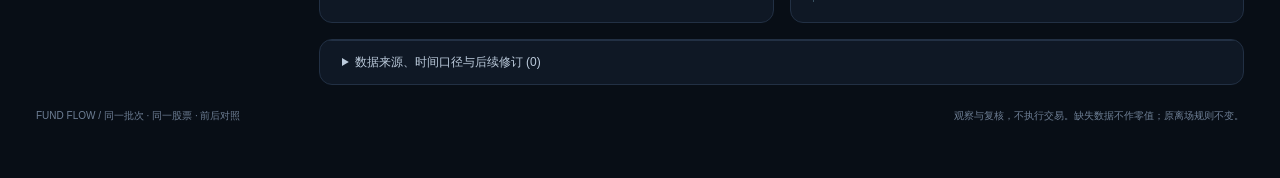
==== commit 0c3a4356: "feat: publish T-3 to T+3 observation and exit validation pages" ====
--- a/exit-watch.html
+++ b/exit-watch.html
@@ -1,50 +1,14 @@
 <!doctype html>
-<html lang="zh-CN">
-<head>
-  <meta charset="utf-8">
-  <meta http-equiv="Cache-Control" content="no-cache, no-store, must-revalidate">
-  <meta name="viewport" content="width=device-width, initial-scale=1">
-  <meta name="color-scheme" content="dark">
-  <title>T+1 出场监控 — A股资金流向观察</title>
-  <link rel="icon" href="data:,">
-  <link rel="stylesheet" href="./sniper.css?v=20261111_v13">
-</head>
-<body data-signal-boundary="not_a_trading_signal">
-  <div class="page-shell">
-    <header class="page-header">
-      <div class="brand"><span class="brand-mark">⌁</span><span>FUND FLOW<small>T+1 出场监控</small></span></div>
-      <div class="header-actions">
-        <a class="mode-button" href="./sniper.html">狙击台(T)</a>
-        <a class="mode-button" href="./sector-watch.html">板块观察(T-3)</a>
-      </div>
-    </header>
-    <main>
-      <section class="overview"><h1>T+1 出场监控 <span class="mode-label">破开盘3%止损 | 14:55清仓 | 绝不留隔夜</span></h1>
-      <p class="session-description" id="exit-desc">正在载入出场记录… signal_boundary=not_a_trading_signal</p></section>
-      <section><h2>已出场战绩（T+1_EXIT_DONE）</h2>
-      <table class="data-table" id="exit-table"><thead><tr>
-        <th>代码</th><th>名称</th><th>开盘</th><th>开盘涨幅</th><th>止损线(开-3%)</th><th>止损触发</th><th>收盘</th><th>收盘涨幅</th><th>出场判定</th>
-      </tr></thead><tbody></tbody></table></section>
-      <section><h2>出场待命</h2><div id="pending-exit" class="session-strip"></div></section>
-    </main>
-  </div>
-  <script>
-  fetch('./sniper-feed.json', {cache:'no-store'}).then(r=>r.json()).then(d=>{
-    const rows = (d.stocks||[]).filter(s=>s.phase==='T+1_EXIT_DONE');
-    const tb = document.querySelector('#exit-table tbody');
-    rows.forEach(s=>{
-      const tr = document.createElement('tr');
-      tr.innerHTML = `<td>${s.code}</td><td>${s.name}</td><td>${s.open??'—'}</td><td>${s.open_pct??'—'}%</td><td>${s.stop_line??'—'}</td><td>${s.stop_hit?'是':'否'}</td><td>${s.price}</td><td>${s.change_pct}%</td><td>${s.auction_reason||''}</td>`;
-      tb.appendChild(tr);
-    });
-    const mean = rows.length? (rows.reduce((a,s)=>a+(s.change_pct||0),0)/rows.length).toFixed(2):'—';
-    document.getElementById('exit-desc').textContent =
-      `T+1 已出场 ${rows.length} 只，收盘均值 ${mean}%，止损触发 ${rows.filter(s=>s.stop_hit).length} 只。signal_boundary=not_a_trading_signal`;
-    const w = d.lifecycle_watch?.T_plus1_exit_watch||{};
-    document.getElementById('pending-exit').innerHTML =
-      `<div class="session-stat"><span>今日</span><strong>${w.today_2026-11-10||'—'}</strong></div>
-       <div class="session-stat"><span>明日</span><strong>${w.tomorrow_2026-11-11||'—'}</strong></div>`;
-  }).catch(e=>{document.getElementById('exit-desc').textContent='feed 载入失败: '+e;});
-  </script>
-</body>
-</html>
+<html lang="zh-CN"><head><meta charset="utf-8"><meta name="viewport" content="width=device-width, initial-scale=1">
+<meta name="color-scheme" content="dark"><title>离场跟踪 T+1 → T+3 · FUND FLOW</title>
+<link rel="icon" href="data:,"><link rel="stylesheet" href="./lifecycle.css?v=20261111_1">
+<script defer src="./lifecycle-model.js?v=20261111_1"></script><script defer src="./lifecycle.js?v=20261111_1"></script></head>
+<body data-view="after" data-signal-boundary="not_a_trading_signal"><div class="shell">
+<header class="topbar"><a class="brand" href="./sniper.html" aria-label="返回当日监控"><span class="brand-icon">⌁</span><span>FUND FLOW<small>资金流向 · 观察与验证</small></span></a>
+<nav class="nav" aria-label="观察阶段"><a data-cross="./sector-watch.html" href="./sector-watch.html" class="">前序观察 T−3～T−1</a><a href="./sniper.html">当日监控 T</a><a data-cross="./exit-watch.html" href="./exit-watch.html" class="active">离场跟踪 T+1～T+3</a></nav></header>
+<main><section class="hero"><div><div class="eyebrow">POST-EXIT OBSERVATION / 生命周期观察</div><h1>离场跟踪<span>T+1 → T+3</span></h1><p>在离场后继续观察，用后续走势验证当时的判断。</p></div>
+<div class="controls"><label for="batch">T 日与推荐批次<select id="batch" aria-label="T 日与推荐批次"><option>加载批次…</option></select></label><button class="quiet" id="refresh" type="button" aria-label="刷新观察数据">↻ 刷新</button></div></section>
+<div class="statusline"><span id="source-time"><span class="dot">●</span> 正在读取已存行情</span><span id="refresh-time">每 60 秒检查更新</span></div>
+<div class="alert" id="notice" role="status" hidden></div><div class="stats" id="stats" aria-label="批次概况"></div>
+<div class="workspace"><aside class="panel"><div class="list-head"><h2>观察列表 <span id="stock-count" class="mobile-count"></span></h2><input id="search" type="search" aria-label="搜索股票名称或代码" placeholder="搜索名称 / 代码"></div><div class="stock-list" id="stocks" aria-label="股票选择"></div></aside><div class="detail" id="detail"><div class="panel empty">正在读取观察记录…</div></div></div></main>
+<footer><span>FUND FLOW / 同一批次 · 同一股票 · 前后对照</span><span>观察与复核，不执行交易。缺失数据不作零值；原离场规则不变。</span></footer></div></body></html>
--- a/lifecycle.css
+++ b/lifecycle.css
@@ -0,0 +1,7 @@
+:root{color-scheme:dark;--bg:#080e16;--surface:#101a27;--line:#223044;--text:#e9f0f8;--muted:#8c9bb0;--cyan:#75e4db;--amber:#f1c581;--rise:#ff9393;--fall:#79cfae}
+*{box-sizing:border-box}body{margin:0;background:radial-gradient(ellipse at 20% 0,#14283a 0,transparent 48%),var(--bg);color:var(--text);font:14px/1.65 "Segoe UI","Microsoft YaHei",sans-serif}button,input,select{font:inherit}button,a,select,input{outline-offset:4px}a{color:inherit;text-decoration:none}button,select{cursor:pointer}button{color:inherit}.shell{max-width:1520px;margin:auto;padding:0 36px 30px}.topbar{min-height:83px;border-bottom:1px solid var(--line);display:flex;align-items:center;justify-content:space-between;gap:24px}.brand{display:flex;align-items:center;gap:13px;font-weight:700;letter-spacing:2px}.brand-icon{width:35px;height:35px;border:1px solid #3a716f;border-radius:10px;color:var(--cyan);display:grid;place-items:center;font-size:24px;background:#183235}.brand small{display:block;color:var(--muted);font-size:10px;letter-spacing:3px}.nav{display:flex;gap:6px}.nav a{padding:9px 15px;color:var(--muted);border:1px solid transparent;border-radius:8px;font-size:13px}.nav a.active{color:var(--cyan);background:#183033;border-color:#315a5c}.nav a:hover{color:var(--text);background:#1a2939}.hero{display:flex;align-items:end;justify-content:space-between;gap:30px;padding:30px 0 23px}.eyebrow{font-size:11px;color:var(--cyan);letter-spacing:2px;font-weight:600}.hero h1{font-size:34px;line-height:1.25;margin:7px 0 10px;letter-spacing:-1px}.hero h1 span{font-size:17px;color:var(--muted);font-weight:400;margin-left:12px}.hero p{color:var(--muted);margin:0;font-size:13px}.controls{display:flex;align-items:end;gap:10px}.controls label{font-size:11px;color:var(--muted)}select,input{display:block;background:#101c29;color:var(--text);border:1px solid #314155;border-radius:8px;padding:10px 12px;max-width:350px;min-height:43px}button.quiet{background:#152432;border:1px solid #314155;border-radius:8px;padding:10px 14px}.statusline{display:flex;gap:12px;justify-content:space-between;color:var(--muted);font-size:11px;margin:0 0 17px}.statusline .dot{color:var(--cyan)}.alert{padding:12px 16px;border:1px solid #6a5330;color:var(--amber);background:#292216;border-radius:9px;margin-bottom:16px}.alert[hidden]{display:none}.stats{display:grid;grid-template-columns:repeat(4,1fr);gap:12px;margin-bottom:20px}.stat{padding:17px 20px;background:linear-gradient(135deg,#172333,#101925);border:1px solid var(--line);border-radius:12px}.stat .label{color:var(--muted);font-size:12px}.stat strong{display:block;font-size:28px;letter-spacing:-1px;line-height:1.4;font-variant-numeric:tabular-nums}.stat small{color:var(--muted);font-size:11px}.workspace{display:grid;grid-template-columns:265px minmax(0,1fr);gap:18px;align-items:start}.panel{background:rgba(16,26,39,.92);border:1px solid var(--line);border-radius:13px;overflow:hidden}.list-head{padding:18px;border-bottom:1px solid var(--line)}.list-head h2{margin:0 0 12px;font-size:14px}.list-head input{width:100%;min-height:38px;padding:8px 10px;font-size:12px}.stock-list{max-height:730px;overflow:auto;padding:7px}.stock{display:block;width:100%;text-align:left;background:transparent;border:1px solid transparent;border-radius:9px;padding:14px 12px;margin:4px 0}.stock:hover{background:#172b3b}.stock.selected{background:#193137;border-color:#39615f;box-shadow:inset 3px 0 var(--cyan)}.stock-top{display:flex;justify-content:space-between;gap:5px;font-weight:600;font-size:14px}.stock small{display:block;font-size:11px;color:var(--muted);margin:3px 0}.stock-foot{display:flex;align-items:center;justify-content:space-between;font-size:11px;margin-top:9px}.pill{font-size:10px;padding:2px 7px;border-radius:5px;background:#223244;color:#b1c3da;white-space:nowrap}.pill.warn{color:var(--amber);background:#3a3023}.pill.done{color:var(--cyan);background:#203b3c}.detail{display:grid;gap:16px}.detail-head{padding:23px 24px 16px;display:flex;align-items:start;justify-content:space-between;gap:20px}.detail-head h2{font-size:23px;margin:0 0 4px}.detail-head h2 small{font-size:12px;font-weight:400;color:var(--muted);margin-left:10px}.muted{color:var(--muted)}.sub{font-size:11px;color:var(--muted)}.price{text-align:right}.price strong{font-size:26px;display:block;line-height:1.25;font-variant-numeric:tabular-nums}.price small{font-size:11px}.up{color:var(--rise)}.down{color:var(--fall)}.tabs{display:flex;gap:6px;padding:0 24px 14px;flex-wrap:wrap}.tabs button{background:#0c1520;border:1px solid #2b3a4c;padding:6px 13px;border-radius:6px;color:var(--muted);font-size:12px}.tabs button.active{background:var(--cyan);border-color:var(--cyan);color:#092927;font-weight:700}.chart-title{display:flex;justify-content:space-between;padding:0 24px;color:var(--muted);font-size:11px}.chart-wrap{padding:6px 15px 0}.chart-wrap svg{display:block;width:100%;height:265px}.chart-wrap svg text{font-family:inherit;font-size:11px;fill:#8c9bb0}.chart-foot{padding:0 24px 18px;font-size:11px;color:var(--muted)}.chart-empty{height:260px;display:grid;place-items:center;text-align:center;color:var(--muted);background:repeating-linear-gradient(0deg,transparent,transparent 51px,#1d2c3d 52px)}.detail-metrics{display:grid;grid-template-columns:repeat(4,1fr);border-top:1px solid var(--line);background:#0d1824}.detail-metrics>div{padding:13px 20px;border-right:1px solid var(--line)}.detail-metrics strong{display:block;font-size:17px;font-weight:600}.detail-metrics small{font-size:10px;color:var(--muted)}.section-head{padding:18px 22px 12px;display:flex;justify-content:space-between;gap:15px;align-items:center}.section-head h3{font-size:14px;margin:0}.section-head small{font-size:11px;color:var(--muted)}.table-scroll{overflow:auto}table{border-collapse:collapse;width:100%;font-size:12px;text-align:left;white-space:nowrap}th{font-size:11px;color:var(--muted);font-weight:400;background:#0e1926}th,td{padding:12px 18px;border-bottom:1px solid #213044}tbody tr:last-child td{border-bottom:0}td strong{font-weight:600}.cells-note{font-size:10px;color:var(--muted);display:block}.evidence-grid{display:grid;grid-template-columns:1fr 1fr;gap:16px}.copy{padding:0 22px 20px;font-size:12px;line-height:1.9;color:#b7c4d5;overflow-wrap:anywhere}.copy p{margin:0 0 12px}.copy dl{margin:0}.copy dt{color:var(--muted);font-size:11px;margin-top:10px}.copy dd{margin:3px 0 0}.rule{border-left:3px solid var(--amber);padding-left:12px}.timeline{list-style:none;padding:0;margin:0}.timeline li{padding:10px 0 10px 18px;border-left:1px solid #38505f;position:relative}.timeline li:before{content:"";position:absolute;left:-4px;top:18px;width:7px;height:7px;border-radius:50%;background:var(--cyan)}details{border-top:1px solid var(--line);padding:12px 22px}summary{font-size:12px;cursor:pointer;color:#bccbdc}details p{font-size:12px;white-space:pre-wrap;overflow-wrap:anywhere;color:var(--muted)}.empty{padding:45px 25px;text-align:center;color:var(--muted)}footer{display:flex;justify-content:space-between;gap:18px;padding:23px 0;color:#6e7f95;font-size:10px}.mobile-count{color:var(--muted);font-size:11px}button:disabled{opacity:.45;cursor:wait}
+@media(min-width:1500px){.hero h1{font-size:40px}.chart-wrap svg{height:300px}}
+@media(max-width:1000px){.shell{padding:0 20px 20px}.hero{align-items:start;flex-direction:column;gap:18px}.controls{width:100%}.controls label{flex:1}select{width:100%;max-width:none}.workspace{grid-template-columns:210px minmax(0,1fr)}.evidence-grid{grid-template-columns:1fr}.detail-head{padding:18px}.detail-metrics>div{padding:12px}.nav a{padding:8px;font-size:11px}.chart-title{gap:10px}.hero h1{font-size:30px}}
+@media(max-width:680px){.shell{padding:0 14px 18px}.topbar{align-items:start;flex-direction:column;gap:12px;padding:18px 0 13px}.nav{width:100%;justify-content:space-between}.nav a{font-size:11px;padding:7px 8px}.brand small{display:none}.hero{padding-top:23px}.hero h1{font-size:28px}.hero h1 span{display:block;font-size:14px;margin:5px 0 0}.stats{grid-template-columns:repeat(2,1fr);gap:8px}.stat{padding:12px 15px}.stat strong{font-size:23px}.workspace{grid-template-columns:1fr}.stock-list{display:flex;overflow:auto;max-height:none}.stock{min-width:170px;width:170px;flex-shrink:0}.list-head{display:flex;align-items:center;gap:12px;padding:12px}.list-head h2{margin:0;white-space:nowrap}.list-head input{min-width:0}.detail-metrics{grid-template-columns:repeat(2,1fr)}.detail-head h2{font-size:21px}.detail-head h2 small{display:block;margin:2px 0}.price strong{font-size:23px}.chart-wrap svg{height:220px}.statusline{flex-direction:column;gap:3px}.section-head{align-items:start;flex-direction:column;gap:4px}.chart-title{flex-direction:column;gap:3px}.tabs{padding-left:18px}footer{flex-direction:column;gap:4px}.detail-head{gap:8px}.copy{font-size:12px}}
+
+.workspace,.detail,.panel,.controls label{min-width:0}.controls .quiet{flex-shrink:0}.controls select{min-width:0}.evidence-grid{grid-template-columns:repeat(2,minmax(0,1fr))}@media(max-width:1000px){.evidence-grid{grid-template-columns:minmax(0,1fr)}}@media(max-width:680px){.workspace{grid-template-columns:minmax(0,1fr)}.nav a{white-space:nowrap;font-size:10px;padding:7px 5px}.controls .quiet{padding:10px}.stats{grid-template-columns:repeat(2,minmax(0,1fr))}}
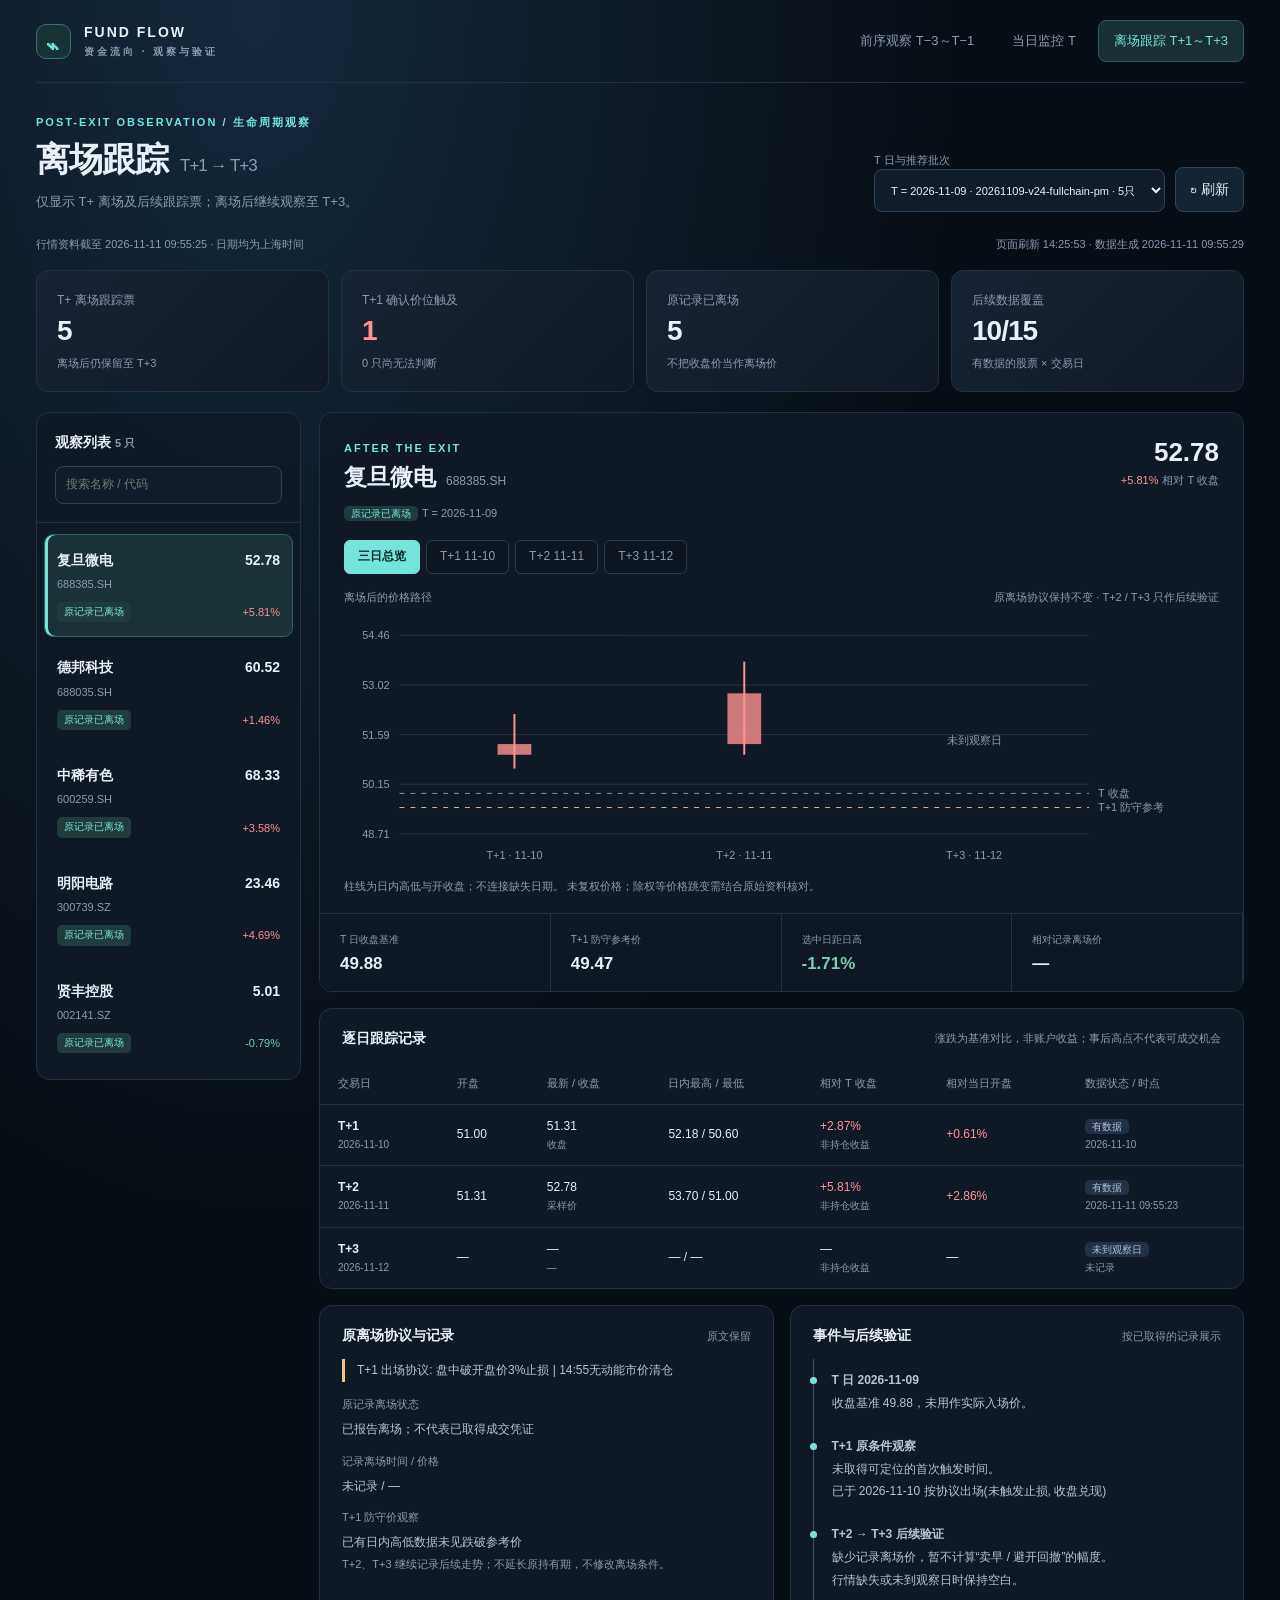
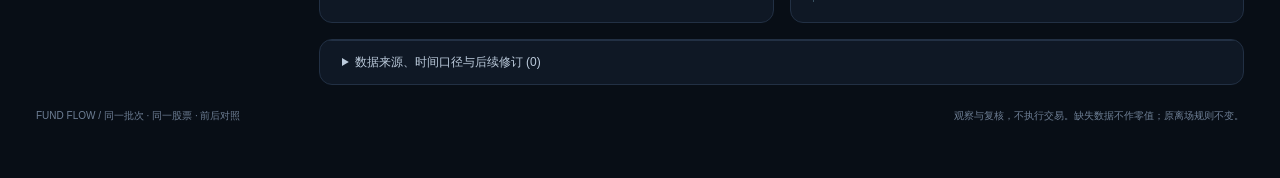
==== commit c587333c: "fix: show distinct T-minus and T-plus stock pools" ====
--- a/exit-watch.html
+++ b/exit-watch.html
@@ -1,12 +1,12 @@
 <!doctype html>
 <html lang="zh-CN"><head><meta charset="utf-8"><meta name="viewport" content="width=device-width, initial-scale=1">
 <meta name="color-scheme" content="dark"><title>离场跟踪 T+1 → T+3 · FUND FLOW</title>
-<link rel="icon" href="data:,"><link rel="stylesheet" href="./lifecycle.css?v=20261111_1">
-<script defer src="./lifecycle-model.js?v=20261111_1"></script><script defer src="./lifecycle.js?v=20261111_1"></script></head>
+<link rel="icon" href="data:,"><link rel="stylesheet" href="./lifecycle.css?v=20261111_2">
+<script defer src="./lifecycle-model.js?v=20261111_2"></script><script defer src="./lifecycle.js?v=20261111_2"></script></head>
 <body data-view="after" data-signal-boundary="not_a_trading_signal"><div class="shell">
 <header class="topbar"><a class="brand" href="./sniper.html" aria-label="返回当日监控"><span class="brand-icon">⌁</span><span>FUND FLOW<small>资金流向 · 观察与验证</small></span></a>
 <nav class="nav" aria-label="观察阶段"><a data-cross="./sector-watch.html" href="./sector-watch.html" class="">前序观察 T−3～T−1</a><a href="./sniper.html">当日监控 T</a><a data-cross="./exit-watch.html" href="./exit-watch.html" class="active">离场跟踪 T+1～T+3</a></nav></header>
-<main><section class="hero"><div><div class="eyebrow">POST-EXIT OBSERVATION / 生命周期观察</div><h1>离场跟踪<span>T+1 → T+3</span></h1><p>在离场后继续观察，用后续走势验证当时的判断。</p></div>
+<main><section class="hero"><div><div class="eyebrow">POST-EXIT OBSERVATION / 生命周期观察</div><h1>离场跟踪<span>T+1 → T+3</span></h1><p>仅显示 T+ 离场及后续跟踪票；离场后继续观察至 T+3。</p></div>
 <div class="controls"><label for="batch">T 日与推荐批次<select id="batch" aria-label="T 日与推荐批次"><option>加载批次…</option></select></label><button class="quiet" id="refresh" type="button" aria-label="刷新观察数据">↻ 刷新</button></div></section>
 <div class="statusline"><span id="source-time"><span class="dot">●</span> 正在读取已存行情</span><span id="refresh-time">每 60 秒检查更新</span></div>
 <div class="alert" id="notice" role="status" hidden></div><div class="stats" id="stats" aria-label="批次概况"></div>
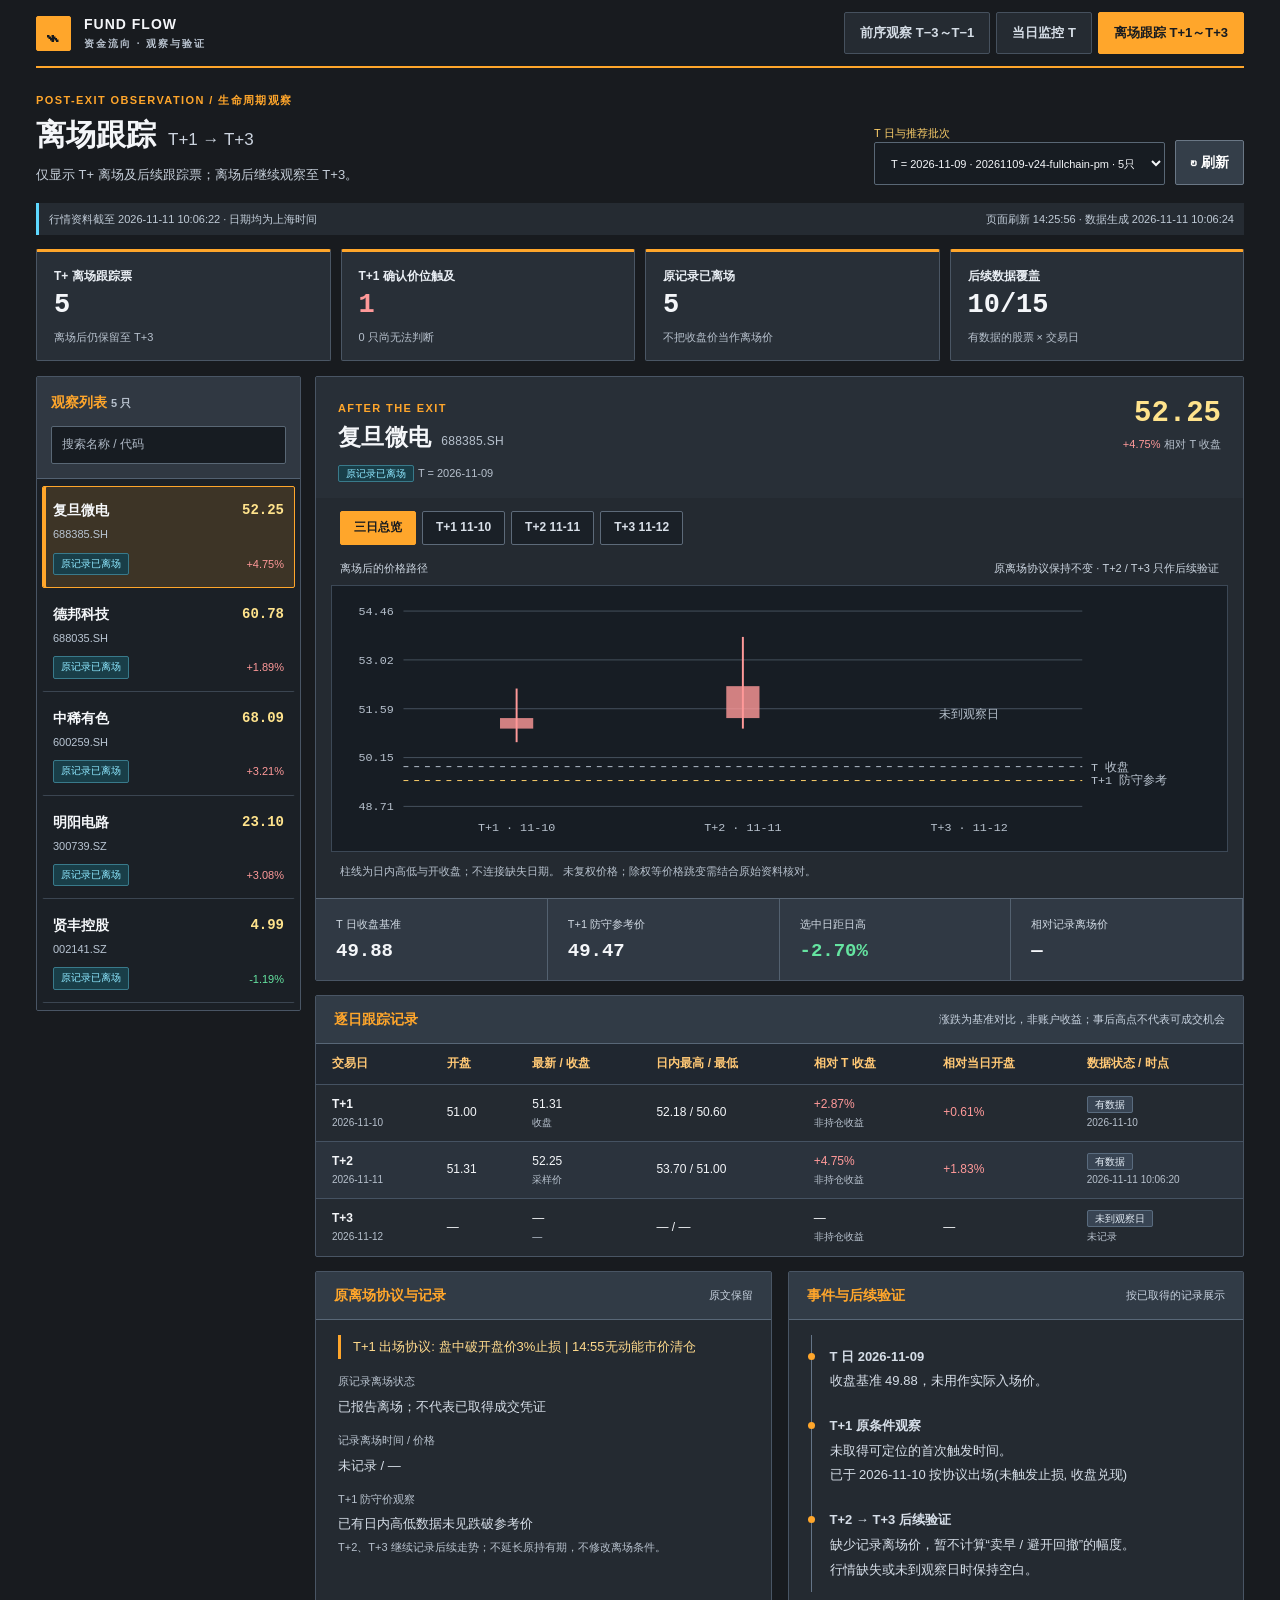
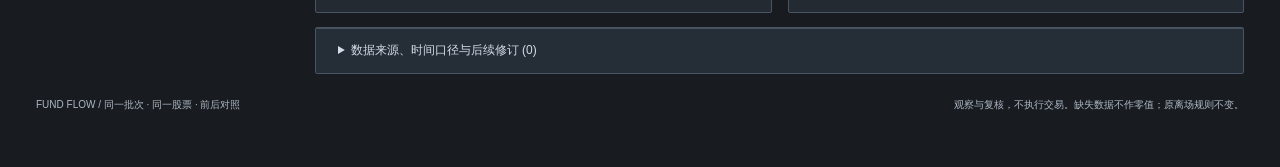
==== commit 11ec45b4: "style: brighten monitor pages with professional terminal palette" ====
--- a/exit-watch.html
+++ b/exit-watch.html
@@ -1,8 +1,8 @@
 <!doctype html>
 <html lang="zh-CN"><head><meta charset="utf-8"><meta name="viewport" content="width=device-width, initial-scale=1">
 <meta name="color-scheme" content="dark"><title>离场跟踪 T+1 → T+3 · FUND FLOW</title>
-<link rel="icon" href="data:,"><link rel="stylesheet" href="./lifecycle.css?v=20261111_2">
-<script defer src="./lifecycle-model.js?v=20261111_2"></script><script defer src="./lifecycle.js?v=20261111_2"></script></head>
+<link rel="icon" href="data:,"><link rel="stylesheet" href="./lifecycle.css?v=20261111_3">
+<script defer src="./lifecycle-model.js?v=20261111_3"></script><script defer src="./lifecycle.js?v=20261111_3"></script></head>
 <body data-view="after" data-signal-boundary="not_a_trading_signal"><div class="shell">
 <header class="topbar"><a class="brand" href="./sniper.html" aria-label="返回当日监控"><span class="brand-icon">⌁</span><span>FUND FLOW<small>资金流向 · 观察与验证</small></span></a>
 <nav class="nav" aria-label="观察阶段"><a data-cross="./sector-watch.html" href="./sector-watch.html" class="">前序观察 T−3～T−1</a><a href="./sniper.html">当日监控 T</a><a data-cross="./exit-watch.html" href="./exit-watch.html" class="active">离场跟踪 T+1～T+3</a></nav></header>
--- a/lifecycle.css
+++ b/lifecycle.css
@@ -5,3 +5,37 @@
 @media(max-width:680px){.shell{padding:0 14px 18px}.topbar{align-items:start;flex-direction:column;gap:12px;padding:18px 0 13px}.nav{width:100%;justify-content:space-between}.nav a{font-size:11px;padding:7px 8px}.brand small{display:none}.hero{padding-top:23px}.hero h1{font-size:28px}.hero h1 span{display:block;font-size:14px;margin:5px 0 0}.stats{grid-template-columns:repeat(2,1fr);gap:8px}.stat{padding:12px 15px}.stat strong{font-size:23px}.workspace{grid-template-columns:1fr}.stock-list{display:flex;overflow:auto;max-height:none}.stock{min-width:170px;width:170px;flex-shrink:0}.list-head{display:flex;align-items:center;gap:12px;padding:12px}.list-head h2{margin:0;white-space:nowrap}.list-head input{min-width:0}.detail-metrics{grid-template-columns:repeat(2,1fr)}.detail-head h2{font-size:21px}.detail-head h2 small{display:block;margin:2px 0}.price strong{font-size:23px}.chart-wrap svg{height:220px}.statusline{flex-direction:column;gap:3px}.section-head{align-items:start;flex-direction:column;gap:4px}.chart-title{flex-direction:column;gap:3px}.tabs{padding-left:18px}footer{flex-direction:column;gap:4px}.detail-head{gap:8px}.copy{font-size:12px}}
 
 .workspace,.detail,.panel,.controls label{min-width:0}.controls .quiet{flex-shrink:0}.controls select{min-width:0}.evidence-grid{grid-template-columns:repeat(2,minmax(0,1fr))}@media(max-width:1000px){.evidence-grid{grid-template-columns:minmax(0,1fr)}}@media(max-width:680px){.workspace{grid-template-columns:minmax(0,1fr)}.nav a{white-space:nowrap;font-size:10px;padding:7px 5px}.controls .quiet{padding:10px}.stats{grid-template-columns:repeat(2,minmax(0,1fr))}}
+
+/* Professional terminal palette: strong hierarchy, bright figures, quiet surfaces. */
+:root{--bg:#181b1f;--surface:#242a31;--line:#46515e;--text:#f4f6f9;--muted:#b7c1cd;--cyan:#5ed9ff;--amber:#ffd16b;--rise:#ff9999;--fall:#65e4a1;--accent:#ffa62b}
+body{background:var(--bg)}
+.shell{max-width:1600px}
+.topbar{min-height:68px;border-bottom:2px solid var(--accent)}
+.brand{letter-spacing:1px}.brand-icon{border-color:var(--accent);background:var(--accent);color:#161a1f;border-radius:2px;font-weight:800}.brand small{color:#b7c1cd;letter-spacing:2px}
+.nav a{border-radius:2px;border-color:#46515e;color:#d4dce5;background:#252b32;font-weight:600}
+.nav a.active,.nav a.active:hover{background:var(--accent);color:#171b20;border-color:var(--accent)}
+.nav a:hover{background:#39434f;color:#fff;border-color:#90a0b2}
+.hero{padding:23px 0 18px}.hero h1{font-size:30px;letter-spacing:0}.hero h1 span{color:#ccd4df}.hero p{color:#c5ced9}
+.eyebrow{color:var(--accent);letter-spacing:1.4px}.controls label{color:var(--amber)}
+select,input{background:#171c22;border-color:#596775;border-radius:2px;color:#f4f6f9}input::placeholder{color:#aeb8c5}
+button.quiet{background:#343e49;border-color:#6a7785;border-radius:2px;color:#fff;font-weight:600}button.quiet:hover{background:#445262}
+.statusline{padding:7px 10px;background:#252b32;border-left:3px solid var(--cyan);color:#c0cbd7;margin-bottom:14px}
+.stats{gap:10px;margin-bottom:15px}.stat{background:#282f37;border-color:#4a5664;border-radius:2px;border-top:3px solid var(--accent);padding:12px 17px}
+.stat .label{color:#e8edf3;font-weight:600}.stat strong{font-family:Consolas,"SFMono-Regular",monospace;letter-spacing:0;font-size:27px}.stat small{color:#b7c1cd}
+.workspace{gap:14px}.panel{background:var(--surface);border-color:#495564;border-radius:2px}.detail{gap:14px}
+.list-head{background:#303842;border-bottom-color:#536171;padding:14px}.list-head h2{color:var(--accent)}
+.stock-list{padding:5px;background:#1b2026}.stock{border-radius:2px;border-bottom-color:#3b4551;padding:12px 10px;margin:2px 0}
+.stock:hover{background:#303b47}.stock.selected{background:#3d3426;border-color:var(--accent);box-shadow:inset 3px 0 var(--accent)}
+.stock-top{color:#f5f7fa}.stock-top>span:last-child{font-family:Consolas,monospace;color:#ffe38c}.stock small{color:#b9c5d3}
+.pill{background:#384453;color:#e4edf6;border:1px solid #596b7e;border-radius:2px}.pill.done{background:#193e48;color:#8ee8ff;border-color:#397a8b}.pill.warn{background:#4b3720;color:#ffda8c;border-color:#9c7437}
+.detail-head{padding:19px 22px 14px;background:#282f37}.detail-head h2{font-size:23px;letter-spacing:.3px}.price strong{font-family:Consolas,monospace;color:#ffe38c;font-size:29px}
+.tabs{padding-top:13px}.tabs button{background:#1a2027;border-color:#5d6a79;border-radius:2px;color:#d9e0e9;font-weight:600}.tabs button.active{background:var(--accent);border-color:var(--accent);color:#171b20}
+.chart-title{color:#cbd5e0}.chart-wrap{margin:8px 15px 0;padding:0 8px;background:#171d24;border:1px solid #3c4856}.chart-wrap svg text{fill:#b7c1cd;font-family:Consolas,"Microsoft YaHei",monospace;font-size:12px}
+.chart-foot{padding-top:10px;color:#b7c1cd}.chart-empty{background:repeating-linear-gradient(0deg,transparent,transparent 51px,#394553 52px)}
+.detail-metrics{background:#303944;border-top-color:#596675}.detail-metrics>div{border-right-color:#536170}.detail-metrics strong{font-family:Consolas,monospace;font-size:19px}.detail-metrics small{color:#d0d9e3;font-size:11px}
+.section-head{background:#313b46;padding:12px 18px;border-bottom:1px solid #586777}.section-head h3{color:var(--accent);font-size:14px}.section-head small{color:#c6d1de}
+th{background:#202730;color:#ffc875;font-weight:600;font-size:12px}th,td{border-bottom-color:#455262;padding:10px 16px}tbody tr:nth-child(even){background:#2b333d}tbody tr:hover{background:#374657}td{font-variant-numeric:tabular-nums}.cells-note{color:#b7c1cd}
+.copy{padding-top:15px;color:#d6dee8;font-size:13px}.copy dt{color:#b7c1cd}.rule{border-left-color:var(--accent);color:#ffda8c}.timeline li{border-left-color:#647487}.timeline li:before{background:var(--accent)}
+details{background:#252d36}summary{color:#d3deea}footer{color:#aeb9c6}
+.up{color:var(--rise)}.down{color:var(--fall)}
+@media(max-width:680px){.topbar{padding-top:14px}.hero h1{font-size:28px}.stat{padding:11px 13px}.stat strong{font-size:24px}.list-head{padding:12px}.chart-wrap{margin-left:10px;margin-right:10px}.detail-head{padding:16px}.price strong{font-size:25px}.section-head{padding:12px 16px}.copy{font-size:12px}.nav a{font-size:10px}}
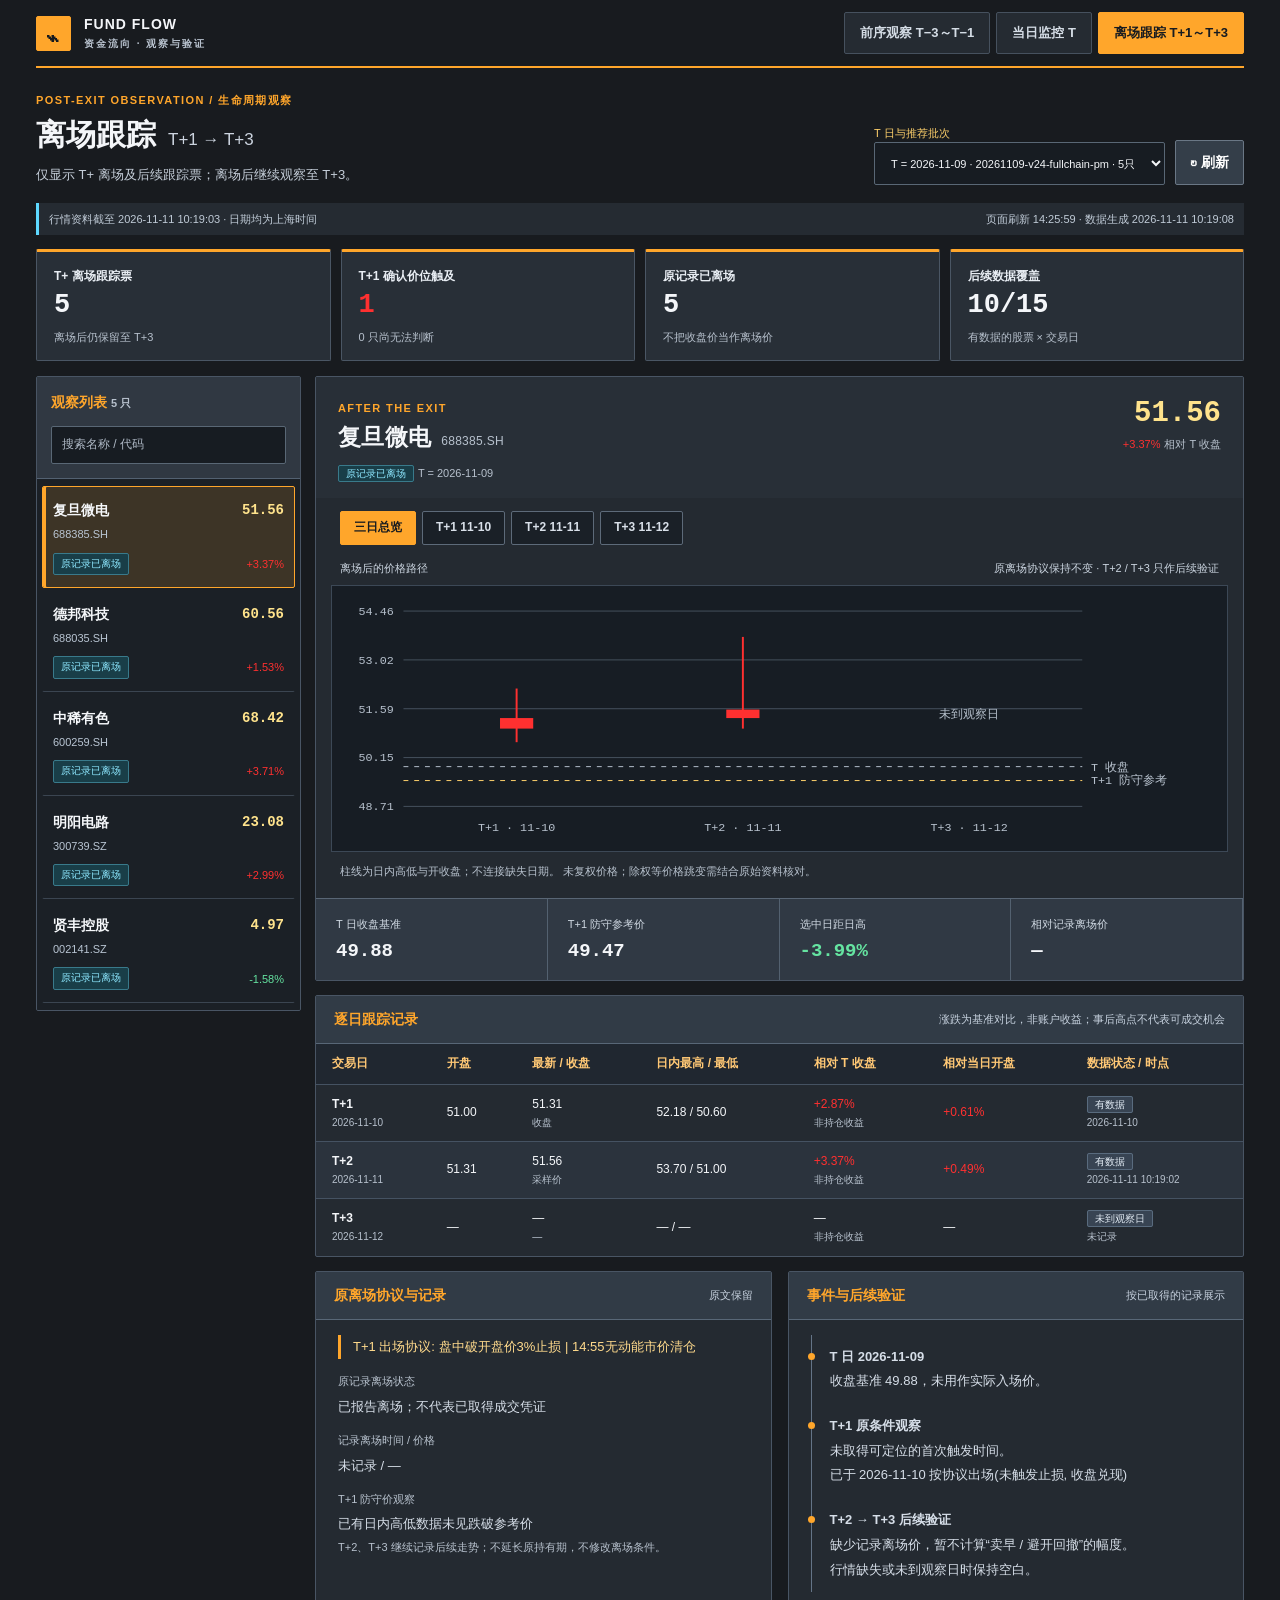
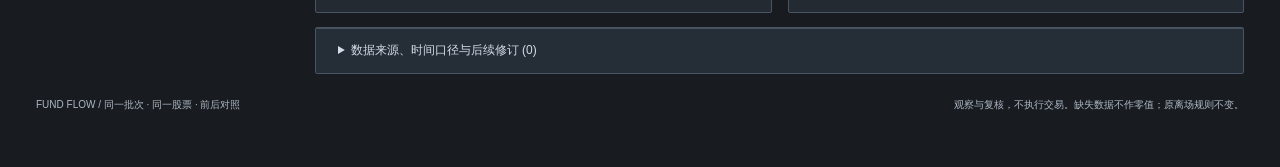
==== commit fee16faa: "style: unify vivid red across monitor pages" ====
--- a/exit-watch.html
+++ b/exit-watch.html
@@ -1,7 +1,7 @@
 <!doctype html>
 <html lang="zh-CN"><head><meta charset="utf-8"><meta name="viewport" content="width=device-width, initial-scale=1">
 <meta name="color-scheme" content="dark"><title>离场跟踪 T+1 → T+3 · FUND FLOW</title>
-<link rel="icon" href="data:,"><link rel="stylesheet" href="./lifecycle.css?v=20261111_3">
+<link rel="icon" href="data:,"><link rel="stylesheet" href="./lifecycle.css?v=20261111_4">
 <script defer src="./lifecycle-model.js?v=20261111_3"></script><script defer src="./lifecycle.js?v=20261111_3"></script></head>
 <body data-view="after" data-signal-boundary="not_a_trading_signal"><div class="shell">
 <header class="topbar"><a class="brand" href="./sniper.html" aria-label="返回当日监控"><span class="brand-icon">⌁</span><span>FUND FLOW<small>资金流向 · 观察与验证</small></span></a>
--- a/lifecycle.css
+++ b/lifecycle.css
@@ -7,7 +7,7 @@
 .workspace,.detail,.panel,.controls label{min-width:0}.controls .quiet{flex-shrink:0}.controls select{min-width:0}.evidence-grid{grid-template-columns:repeat(2,minmax(0,1fr))}@media(max-width:1000px){.evidence-grid{grid-template-columns:minmax(0,1fr)}}@media(max-width:680px){.workspace{grid-template-columns:minmax(0,1fr)}.nav a{white-space:nowrap;font-size:10px;padding:7px 5px}.controls .quiet{padding:10px}.stats{grid-template-columns:repeat(2,minmax(0,1fr))}}
 
 /* Professional terminal palette: strong hierarchy, bright figures, quiet surfaces. */
-:root{--bg:#181b1f;--surface:#242a31;--line:#46515e;--text:#f4f6f9;--muted:#b7c1cd;--cyan:#5ed9ff;--amber:#ffd16b;--rise:#ff9999;--fall:#65e4a1;--accent:#ffa62b}
+:root{--bg:#181b1f;--surface:#242a31;--line:#46515e;--text:#f4f6f9;--muted:#b7c1cd;--cyan:#5ed9ff;--amber:#ffd16b;--rise:#ff3030;--fall:#65e4a1;--accent:#ffa62b}
 body{background:var(--bg)}
 .shell{max-width:1600px}
 .topbar{min-height:68px;border-bottom:2px solid var(--accent)}
@@ -39,3 +39,6 @@
 details{background:#252d36}summary{color:#d3deea}footer{color:#aeb9c6}
 .up{color:var(--rise)}.down{color:var(--fall)}
 @media(max-width:680px){.topbar{padding-top:14px}.hero h1{font-size:28px}.stat{padding:11px 13px}.stat strong{font-size:24px}.list-head{padding:12px}.chart-wrap{margin-left:10px;margin-right:10px}.detail-head{padding:16px}.price strong{font-size:25px}.section-head{padding:12px 16px}.copy{font-size:12px}.nav a{font-size:10px}}
+
+/* Keep rising candles as vivid as the matching price text. */
+.chart-wrap rect[fill="var(--rise)"]{opacity:1}
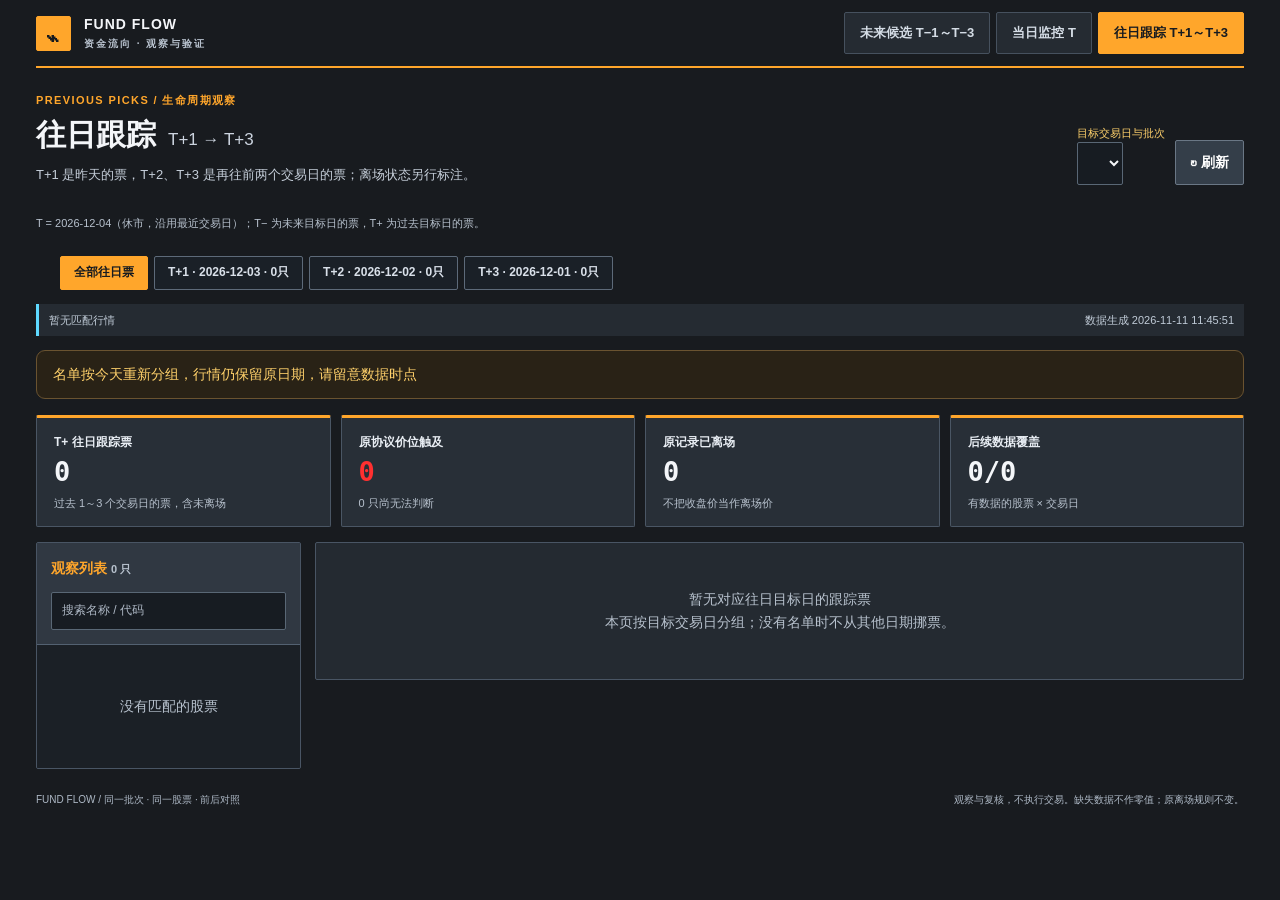
==== commit 8faa9bde: "fix: use today-based T stock cohorts across website" ====
--- a/exit-watch.html
+++ b/exit-watch.html
@@ -1,14 +1,14 @@
 <!doctype html>
 <html lang="zh-CN"><head><meta charset="utf-8"><meta name="viewport" content="width=device-width, initial-scale=1">
-<meta name="color-scheme" content="dark"><title>离场跟踪 T+1 → T+3 · FUND FLOW</title>
+<meta name="color-scheme" content="dark"><title>往日跟踪 T+1 → T+3 · FUND FLOW</title>
 <link rel="icon" href="data:,"><link rel="stylesheet" href="./lifecycle.css?v=20261111_4">
-<script defer src="./lifecycle-model.js?v=20261111_3"></script><script defer src="./lifecycle.js?v=20261111_3"></script></head>
+<script defer src="./lifecycle-model.js?v=20261111_cohort1"></script><script defer src="./lifecycle.js?v=20261111_cohort1"></script></head>
 <body data-view="after" data-signal-boundary="not_a_trading_signal"><div class="shell">
 <header class="topbar"><a class="brand" href="./sniper.html" aria-label="返回当日监控"><span class="brand-icon">⌁</span><span>FUND FLOW<small>资金流向 · 观察与验证</small></span></a>
-<nav class="nav" aria-label="观察阶段"><a data-cross="./sector-watch.html" href="./sector-watch.html" class="">前序观察 T−3～T−1</a><a href="./sniper.html">当日监控 T</a><a data-cross="./exit-watch.html" href="./exit-watch.html" class="active">离场跟踪 T+1～T+3</a></nav></header>
-<main><section class="hero"><div><div class="eyebrow">POST-EXIT OBSERVATION / 生命周期观察</div><h1>离场跟踪<span>T+1 → T+3</span></h1><p>仅显示 T+ 离场及后续跟踪票；离场后继续观察至 T+3。</p></div>
-<div class="controls"><label for="batch">T 日与推荐批次<select id="batch" aria-label="T 日与推荐批次"><option>加载批次…</option></select></label><button class="quiet" id="refresh" type="button" aria-label="刷新观察数据">↻ 刷新</button></div></section>
-<div class="statusline"><span id="source-time"><span class="dot">●</span> 正在读取已存行情</span><span id="refresh-time">每 60 秒检查更新</span></div>
+<nav class="nav" aria-label="观察阶段"><a data-cross="./sector-watch.html" href="./sector-watch.html" class="">未来候选 T−1～T−3</a><a href="./sniper.html">当日监控 T</a><a data-cross="./exit-watch.html" href="./exit-watch.html" class="active">往日跟踪 T+1～T+3</a></nav></header>
+<main><section class="hero"><div><div class="eyebrow">PREVIOUS PICKS / 生命周期观察</div><h1>往日跟踪<span>T+1 → T+3</span></h1><p>T+1 是昨天的票，T+2、T+3 是再往前两个交易日的票；离场状态另行标注。</p></div>
+<div class="controls"><label for="batch">目标交易日与批次<select id="batch" aria-label="目标交易日与批次"><option>加载批次…</option></select></label><button class="quiet" id="refresh" type="button" aria-label="刷新观察数据">↻ 刷新</button></div></section>
+<p class="sub" id="date-basis"></p><div class="tabs" id="cohorts" role="group" aria-label="相对今天的股票分组"></div><div class="statusline"><span id="source-time"><span class="dot">●</span> 正在读取已存行情</span><span id="refresh-time">每 60 秒检查更新</span></div>
 <div class="alert" id="notice" role="status" hidden></div><div class="stats" id="stats" aria-label="批次概况"></div>
 <div class="workspace"><aside class="panel"><div class="list-head"><h2>观察列表 <span id="stock-count" class="mobile-count"></span></h2><input id="search" type="search" aria-label="搜索股票名称或代码" placeholder="搜索名称 / 代码"></div><div class="stock-list" id="stocks" aria-label="股票选择"></div></aside><div class="detail" id="detail"><div class="panel empty">正在读取观察记录…</div></div></div></main>
 <footer><span>FUND FLOW / 同一批次 · 同一股票 · 前后对照</span><span>观察与复核，不执行交易。缺失数据不作零值；原离场规则不变。</span></footer></div></body></html>
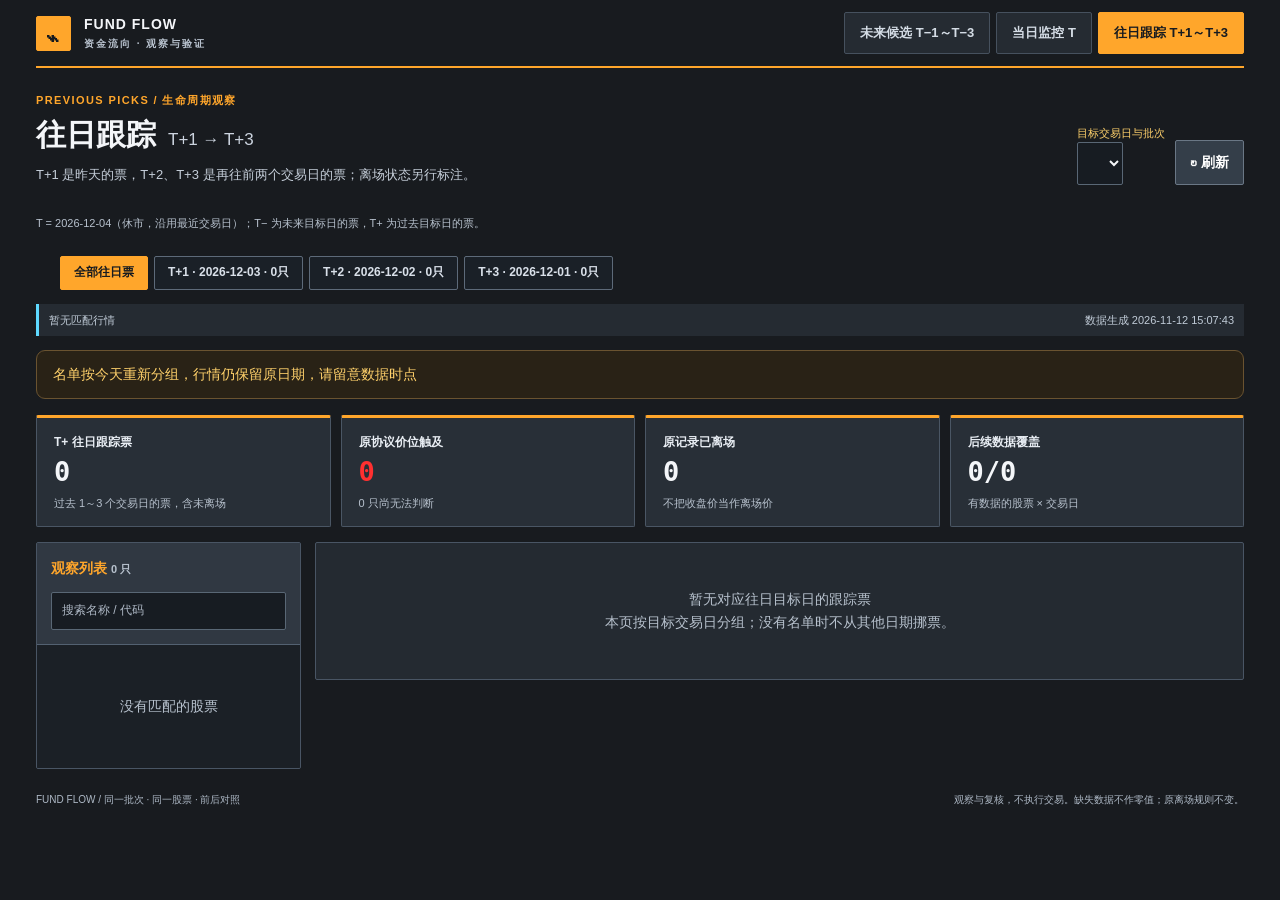
==== commit 25d73535: "feat: exact lifecycle offset badges on cards (T-3/T-2/T-1, T+1/T+2/T+3) + refreshed lifecycle-feed (" ====
--- a/exit-watch.html
+++ b/exit-watch.html
@@ -2,7 +2,7 @@
 <html lang="zh-CN"><head><meta charset="utf-8"><meta name="viewport" content="width=device-width, initial-scale=1">
 <meta name="color-scheme" content="dark"><title>往日跟踪 T+1 → T+3 · FUND FLOW</title>
 <link rel="icon" href="data:,"><link rel="stylesheet" href="./lifecycle.css?v=20261111_4">
-<script defer src="./lifecycle-model.js?v=20261111_cohort1"></script><script defer src="./lifecycle.js?v=20261111_cohort1"></script></head>
+<script defer src="./lifecycle-model.js?v=20261112_fix3"></script><script defer src="./lifecycle.js?v=20261111_cohort1"></script></head>
 <body data-view="after" data-signal-boundary="not_a_trading_signal"><div class="shell">
 <header class="topbar"><a class="brand" href="./sniper.html" aria-label="返回当日监控"><span class="brand-icon">⌁</span><span>FUND FLOW<small>资金流向 · 观察与验证</small></span></a>
 <nav class="nav" aria-label="观察阶段"><a data-cross="./sector-watch.html" href="./sector-watch.html" class="">未来候选 T−1～T−3</a><a href="./sniper.html">当日监控 T</a><a data-cross="./exit-watch.html" href="./exit-watch.html" class="active">往日跟踪 T+1～T+3</a></nav></header>
